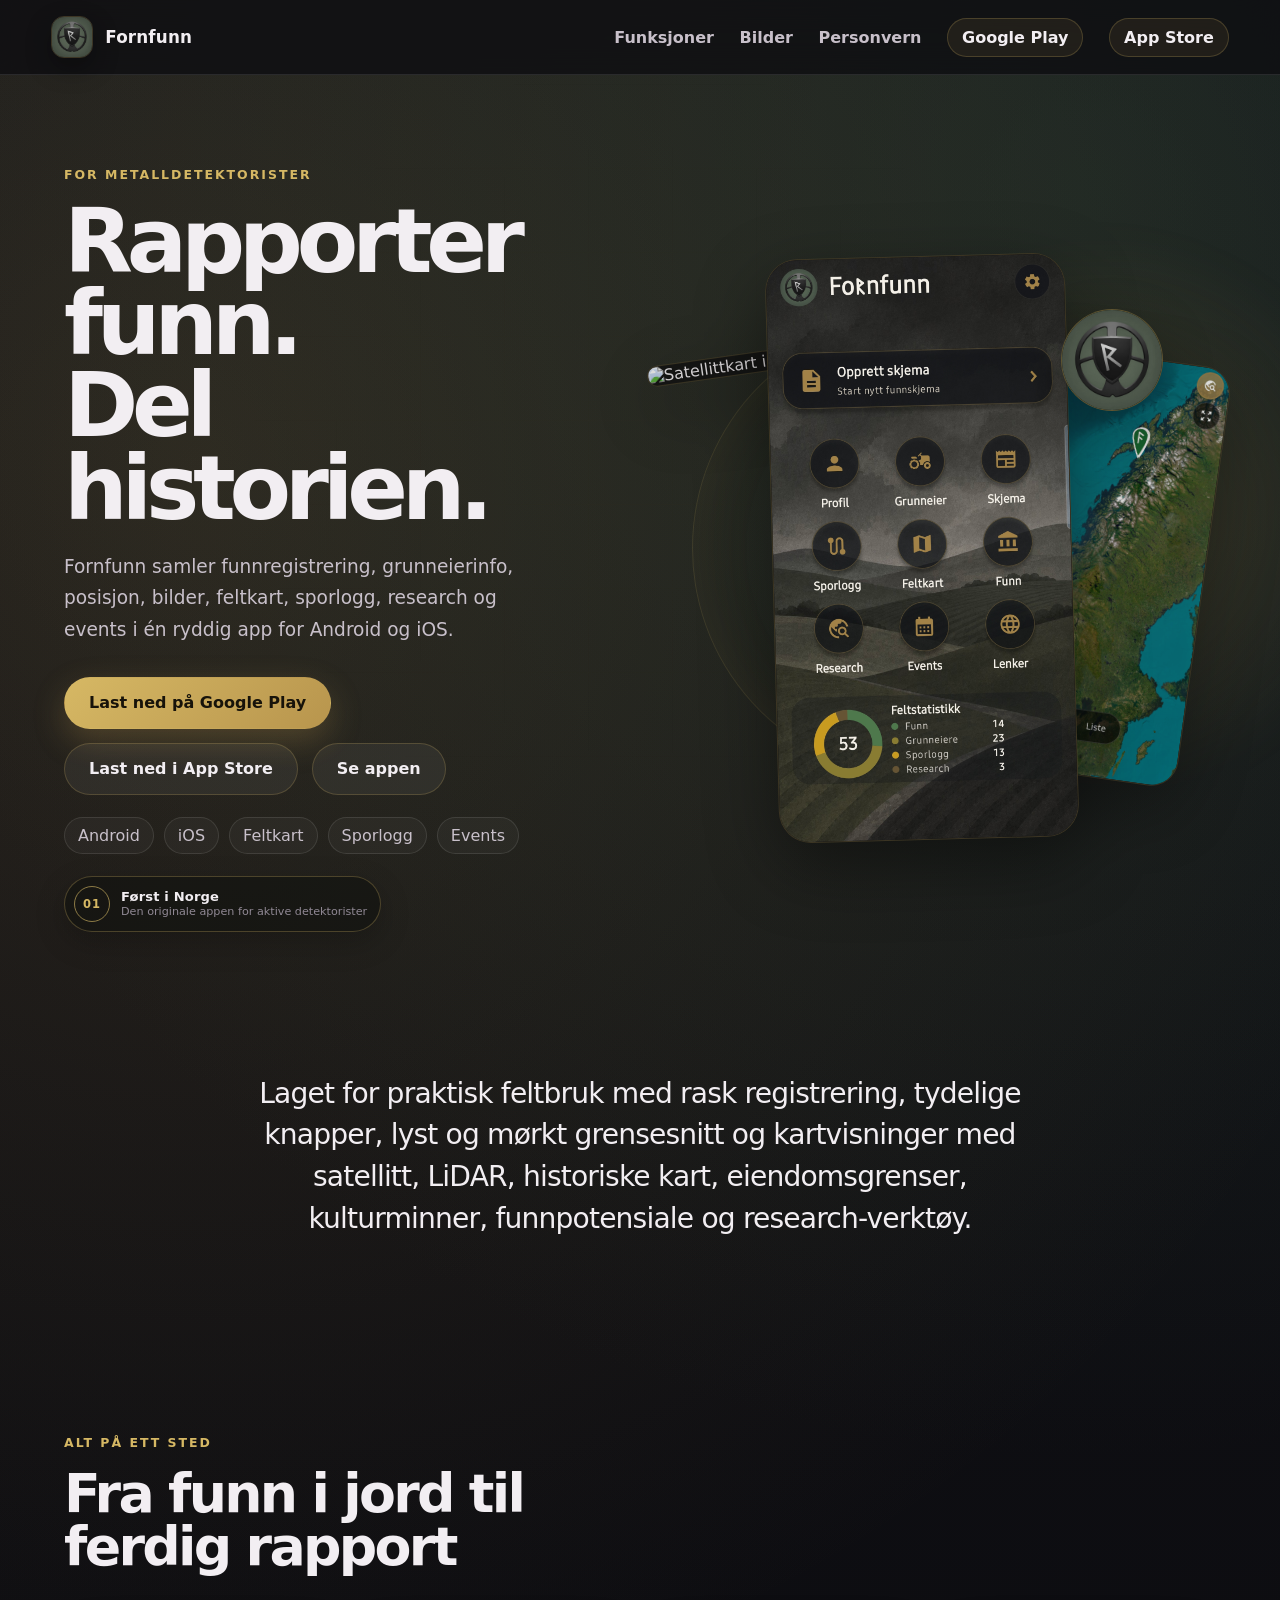
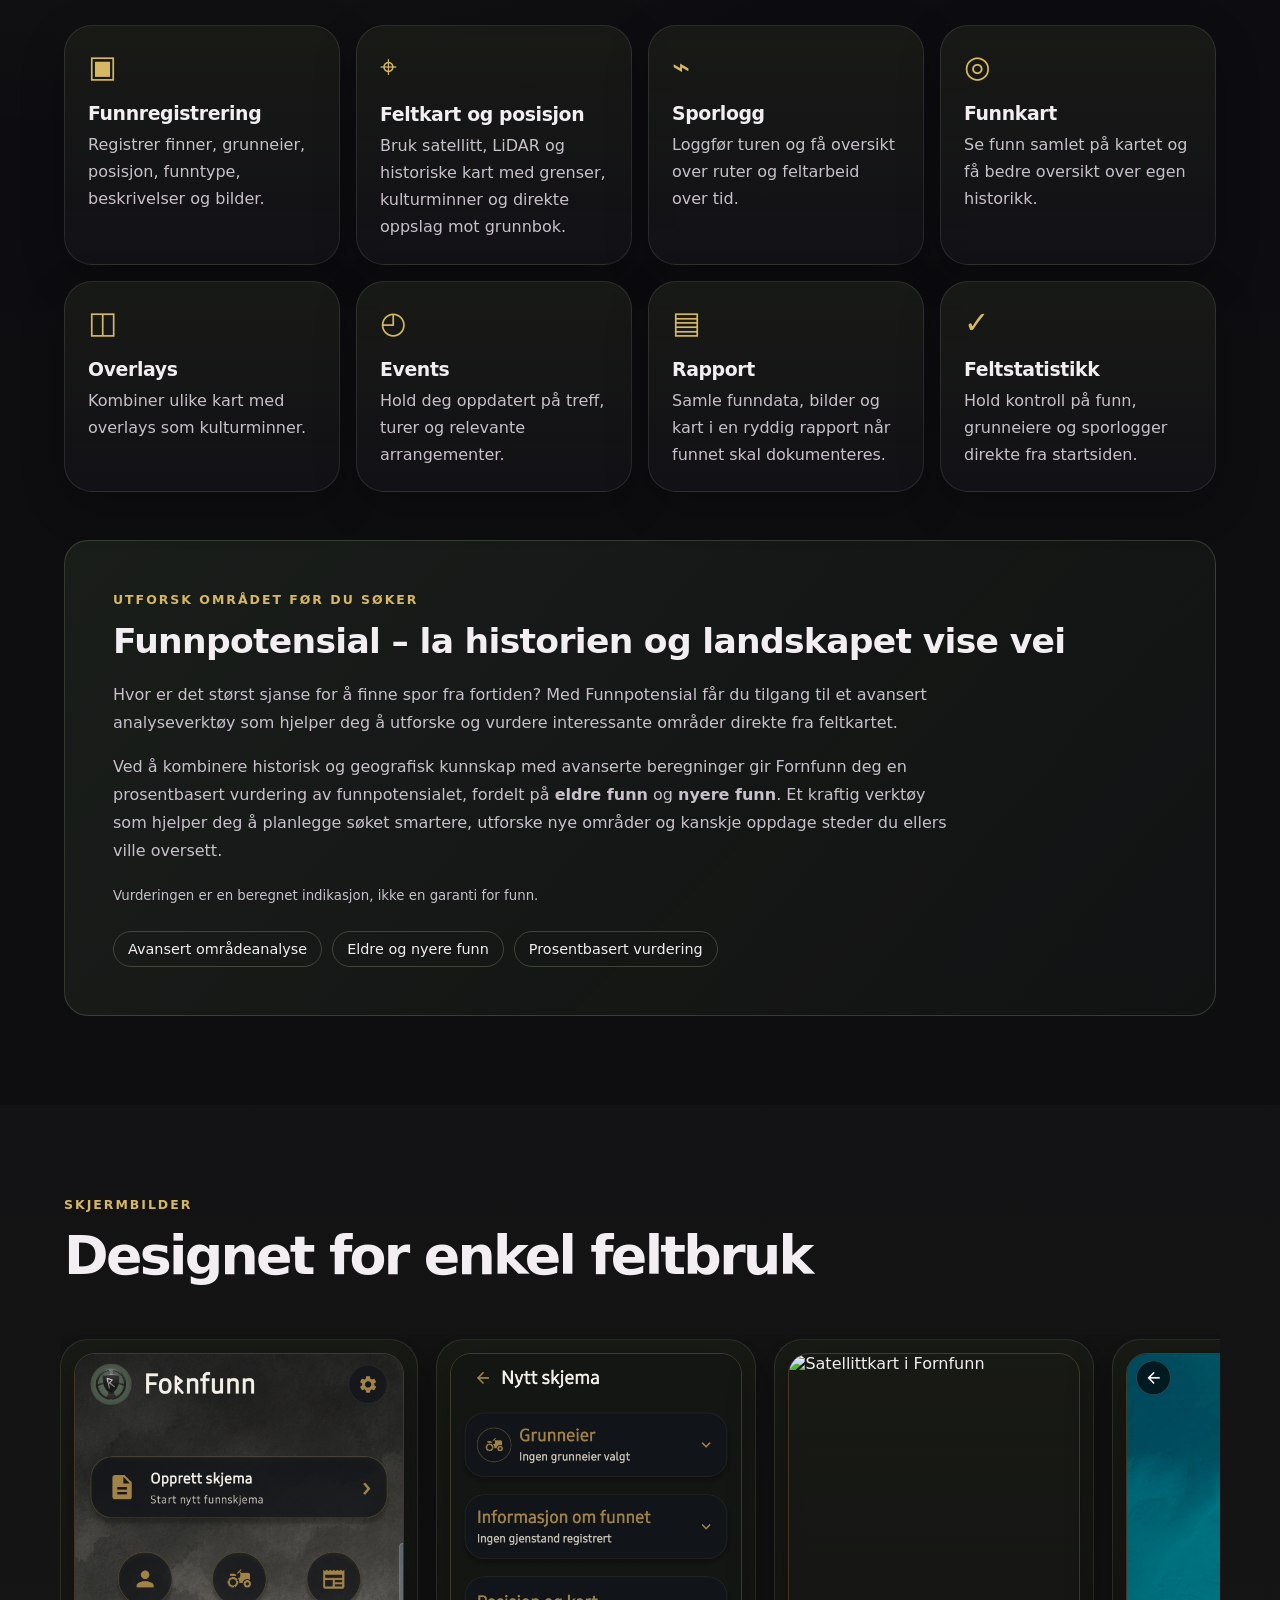
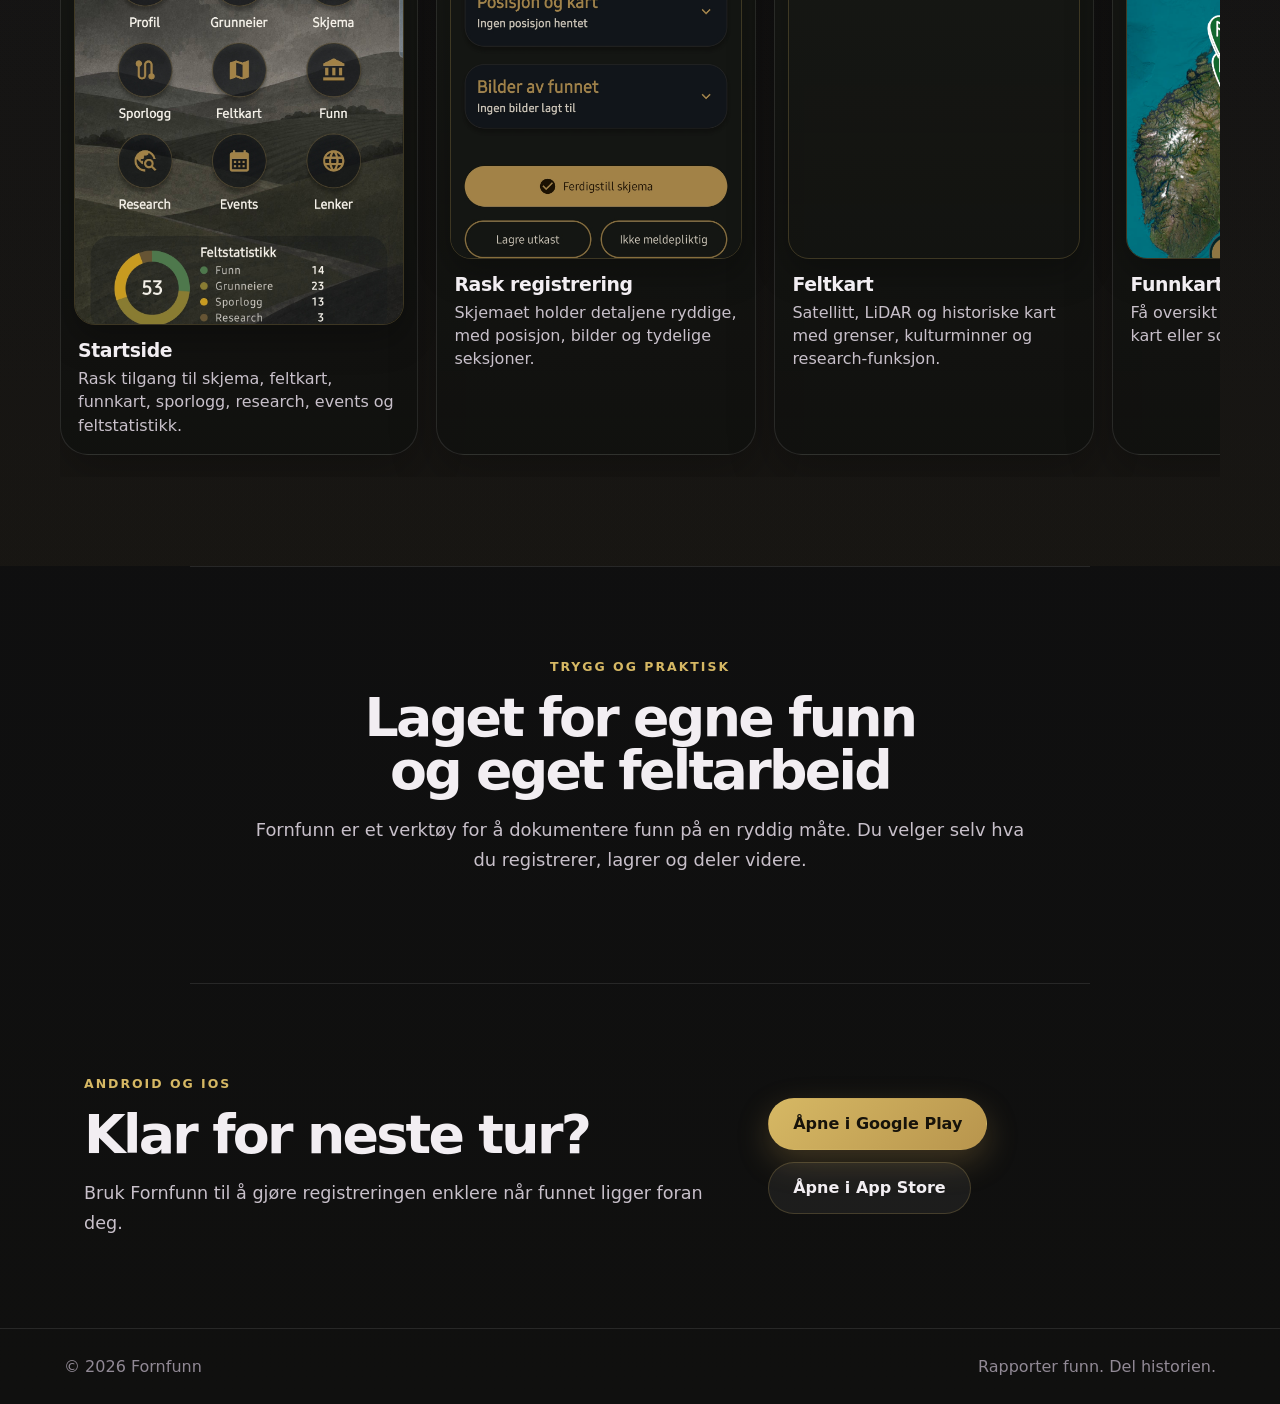
==== index.html @ 553156cd "Modify app description and intro text Updated app description and intro section to include 'funnpote" ====
<!doctype html>
<html lang="no">
<head>
  <meta charset="utf-8" />
  <meta name="viewport" content="width=device-width, initial-scale=1" />

  <title>Fornfunn – App for metallsøking og funnregistrering</title>

  <meta
    name="description"
    content="Fornfunn er en app for Android og iOS for metallsøking, funnregistrering, grunneierinformasjon, feltkart, sporlogg, funnpotensiale og dokumentasjon av arkeologiske funn."
  />

  <meta
    name="keywords"
    content="Fornfunn, metallsøking, metalldetektering, metalldetektor, funnregistrering, funnskjema, feltkart, sporlogg, arkeologiske funn"
  />

  <meta name="author" content="Rune Normann" />
  <meta name="robots" content="index, follow, max-image-preview:large" />

  <link rel="canonical" href="https://fornfunn.no/" />
  <link rel="stylesheet" href="styles.css" />
  <style>
    /* Egen presentasjon av Funnpotensial, uten endringer i eksisterende styles.css */
    .potential-highlight { margin-top: 48px; padding: clamp(24px, 4vw, 48px); border: 1px solid rgba(137, 157, 124, .28); border-radius: 24px; background: linear-gradient(135deg, rgba(110, 140, 90, .13), rgba(110, 140, 90, .035)); }
    .potential-highlight .eyebrow { margin-bottom: 10px; }
    .potential-highlight h3 { margin: 0 0 18px; font-size: clamp(1.55rem, 2.7vw, 2.25rem); line-height: 1.2; }
    .potential-highlight p { max-width: 850px; line-height: 1.75; }
    .potential-points { display: flex; flex-wrap: wrap; gap: 10px; margin-top: 22px; }
    .potential-points span { padding: 9px 14px; border: 1px solid rgba(137, 157, 124, .35); border-radius: 999px; font-size: .9rem; }
    @media (max-width: 600px) { .potential-highlight { margin-top: 28px; border-radius: 18px; } }
  </style>

  <meta property="og:type" content="website" />
  <meta property="og:locale" content="nb_NO" />
  <meta property="og:site_name" content="Fornfunn" />
  <meta property="og:title" content="Fornfunn – Rapporter funn. Del historien." />
  <meta
    property="og:description"
    content="App for Android og iOS med metallsøking, funnregistrering, feltkart, sporlogg og dokumentasjon av funn."
  />
  <meta property="og:url" content="https://fornfunn.no/" />
  <meta
    property="og:image"
    content="https://fornfunn.no/assets/hjem-feltstatistikk.png"
  />
  <meta
    property="og:image:alt"
    content="Startsiden i Fornfunn"
  />

  <script type="application/ld+json">
  {
    "@context": "https://schema.org",
    "@type": "MobileApplication",
    "@id": "https://fornfunn.no/#app",
    "name": "Fornfunn",
    "alternateName": "Fornfunn – Rapporter funn. Del historien.",
    "description": "Fornfunn er en app for Android og iOS for metallsøking, funnregistrering, grunneierinformasjon, feltkart, sporlogg, funnpotensiale og dokumentasjon av arkeologiske funn.",
    "url": "https://fornfunn.no/",
    "mainEntityOfPage": "https://fornfunn.no/",
    "operatingSystem": ["Android", "iOS"],
    "applicationCategory": "UtilitiesApplication",
    "applicationSubCategory": "Feltverktøy for metallsøking og funnregistrering",
    "inLanguage": "nb-NO",
    "countriesSupported": "NO",
    "isAccessibleForFree": true,
    "downloadUrl": ["https://play.google.com/store/apps/details?id=com.normannknot.fornfunn", "https://apps.apple.com/no/app/fornfunn/id6820731464?l=nb"],
    "installUrl": ["https://play.google.com/store/apps/details?id=com.normannknot.fornfunn", "https://apps.apple.com/no/app/fornfunn/id6820731464?l=nb"],
    "image": "https://fornfunn.no/assets/homescreen_icon.png",
    "screenshot": [
      "https://fornfunn.no/assets/hjem-feltstatistikk.png",
      "https://fornfunn.no/assets/fornfunnskjema.png",
      "https://fornfunn.no/assets/feltkart-satellitt.png",
      "https://fornfunn.no/assets/funnkart-norge.png",
      "https://fornfunn.no/assets/potensial.png"
    ],
    "featureList": [
      "Registrering og dokumentasjon av funn",
      "Automatisk generering av funnskjema",
      "Lagring av grunneierinformasjon",
      "Feltkart med satellittkart og LiDAR",
      "Historiske kart og eiendomsgrenser",
      "Visning av registrerte kulturminner",
      "Sporlogging under feltarbeid",
      "Funnkart og feltstatistikk",
      "Lagring av bilder og posisjoner",
      "Funnpotensial med områdeanalyse av historiske og geografiske forhold"
    ],
    "offers": {
  "@type": "Offer",
  "price": "0",
  "priceCurrency": "NOK",
  "availability": "https://schema.org/InStock",
  "url": "https://play.google.com/store/apps/details?id=com.normannknot.fornfunn"
},
"aggregateRating": {
  "@type": "AggregateRating",
  "ratingValue": "5.0",
  "ratingCount": "6",
  "bestRating": "5",
  "worstRating": "1"
},
"author": {
  "@type": "Person",
  "name": "Rune Normann"
},
"publisher": {
  "@type": "Organization",
  "name": "Normann Knot",
  "url": "https://fornfunn.no/"
}
}
</script>
</head>
<body>
  <header class="site-header" id="top">
    <a class="brand" href="#top" aria-label="Til toppen">
      <img src="assets/homescreen_icon.png" alt="Fornfunn appikon" />
      <span>Fornfunn</span>
    </a>

    <nav class="nav" aria-label="Hovedmeny">
      <a href="#funksjoner">Funksjoner</a>
      <a href="#bilder">Bilder</a>
      <a href="#personvern">Personvern</a>
      <a class="nav-play" href="https://play.google.com/store/apps/details?id=com.normannknot.fornfunn" target="_blank" rel="noopener">Google Play</a>
      <a class="nav-play" href="https://apps.apple.com/no/app/fornfunn/id6820731464?l=nb" target="_blank" rel="noopener">App Store</a>
    </nav>
  </header>

  <main>
    <section class="hero section-pad">
      <div class="hero-glow"></div>

      <div class="hero-copy">
        <p class="eyebrow">For metalldetektorister</p>
        <h1>Rapporter funn.<br />Del historien.</h1>

        <p class="lead">
          Fornfunn samler funnregistrering, grunneierinfo, posisjon, bilder,
          feltkart, sporlogg, research og events i én ryddig app for Android og iOS.
        </p>

        <div class="hero-actions">
          <a class="button primary" href="https://play.google.com/store/apps/details?id=com.normannknot.fornfunn" target="_blank" rel="noopener">Last ned på Google Play</a>
          <a class="button secondary" href="https://apps.apple.com/no/app/fornfunn/id6820731464?l=nb" target="_blank" rel="noopener">Last ned i App Store</a>
          <a class="button secondary" href="#bilder">Se appen</a>
        </div>

        <div class="mini-facts" aria-label="Nøkkelpunkter">
          <span>Android</span>
          <span>iOS</span>
          <span>Feltkart</span>
          <span>Sporlogg</span>
          <span>Events</span>
        </div>

        <div class="original-badge" aria-label="Den første og originale appen for aktive detektorister i Norge">
          <span class="badge-ring">01</span>
          <span class="badge-copy">
            <strong>Først i Norge</strong>
            <small>Den originale appen for aktive detektorister</small>
          </span>
        </div>
      </div>

      <div class="hero-visual" aria-label="Skjermbilder fra Fornfunn">
        <div class="preview-orbit preview-left">
          <img src="assets/feltkart-satellitt.png" alt="Satellittkart i Fornfunn" />
        </div>

        <div class="preview-main">
          <img src="assets/hjem-feltstatistikk.png" alt="Startsiden i Fornfunn" />
        </div>

        <div class="preview-orbit preview-right">
          <img src="assets/funnkart-norge.png" alt="Funnkart i Fornfunn" />
        </div>

        <div class="preview-logo">
          <img src="assets/homescreen_icon.png" alt="" />
        </div>
      </div>
    </section>

    <section class="intro section-pad narrow">
      <p>
        Laget for praktisk feltbruk med rask registrering, tydelige knapper,
        lyst og mørkt grensesnitt og kartvisninger med satellitt, LiDAR,
        historiske kart, eiendomsgrenser, kulturminner, funnpotensiale og research-verktøy.
      </p>
    </section>

    <section class="features section-pad" id="funksjoner">
      <div class="section-title">
        <p class="eyebrow">Alt på ett sted</p>
        <h2>Fra funn i jord til ferdig rapport</h2>
      </div>

      <div class="feature-grid">
        <article class="feature-card">
          <span class="icon">▣</span>
          <h3>Funnregistrering</h3>
          <p>Registrer finner, grunneier, posisjon, funntype, beskrivelser og bilder.</p>
        </article>

        <article class="feature-card">
          <span class="icon">⌖</span>
          <h3>Feltkart og posisjon</h3>
          <p>Bruk satellitt, LiDAR og historiske kart med grenser, kulturminner og direkte oppslag mot grunnbok.</p>
        </article>

        <article class="feature-card">
          <span class="icon">⌁</span>
          <h3>Sporlogg</h3>
          <p>Loggfør turen og få oversikt over ruter og feltarbeid over tid.</p>
        </article>

        <article class="feature-card">
          <span class="icon">◎</span>
          <h3>Funnkart</h3>
          <p>Se funn samlet på kartet og få bedre oversikt over egen historikk.</p>
        </article>

        <article class="feature-card">
        <span class="icon">◫</span>
        <h3>Overlays</h3>
        <p>Kombiner ulike kart med overlays som kulturminner.</p>
        </article>

        <article class="feature-card">
          <span class="icon">◴</span>
          <h3>Events</h3>
          <p>Hold deg oppdatert på treff, turer og relevante arrangementer.</p>
        </article>

        <article class="feature-card">
          <span class="icon">▤</span>
          <h3>Rapport</h3>
          <p>Samle funndata, bilder og kart i en ryddig rapport når funnet skal dokumenteres.</p>
        </article>

        <article class="feature-card">
          <span class="icon">✓</span>
          <h3>Feltstatistikk</h3>
          <p>Hold kontroll på funn, grunneiere og sporlogger direkte fra startsiden.</p>
        </article>
      </div>

     <article class="potential-highlight" aria-labelledby="potential-heading">
  <p class="eyebrow">Utforsk området før du søker</p>
  <h3 id="potential-heading">Funnpotensial – la historien og landskapet vise vei</h3>

  <p>
    Hvor er det størst sjanse for å finne spor fra fortiden?
    Med Funnpotensial får du tilgang til et avansert analyseverktøy
    som hjelper deg å utforske og vurdere interessante områder
    direkte fra feltkartet.
  </p>

  <p>
    Ved å kombinere historisk og geografisk kunnskap med avanserte
    beregninger gir Fornfunn deg en prosentbasert vurdering av
    funnpotensialet, fordelt på <strong>eldre funn</strong> og
    <strong>nyere funn</strong>. Et kraftig verktøy som hjelper deg
    å planlegge søket smartere, utforske nye områder og kanskje
    oppdage steder du ellers ville oversett.
  </p>

  <p>
    <small>
      Vurderingen er en beregnet indikasjon, ikke en garanti for funn.
    </small>
  </p>

  <div class="potential-points" aria-label="Hovedegenskaper">
    <span>Avansert områdeanalyse</span>
    <span>Eldre og nyere funn</span>
    <span>Prosentbasert vurdering</span>
  </div>
</article>
    </section>

    <section class="showcase section-pad" id="bilder">
      <div class="section-title">
        <p class="eyebrow">Skjermbilder</p>
        <h2>Designet for enkel feltbruk</h2>
      </div>

      <div class="screenshot-carousel" aria-label="Skjermbilder fra Fornfunn">
        <article class="screenshot-card home-card">
          <img src="assets/hjem-feltstatistikk.png" alt="Startsiden i Fornfunn med feltstatistikk" />
          <div>
            <h3>Startside</h3>
            <p>Rask tilgang til skjema, feltkart, funnkart, sporlogg, research, events og feltstatistikk.</p>
          </div>
        </article>

        <article class="screenshot-card">
          <img src="assets/fornfunnskjema.png" alt="Registreringsskjema i Fornfunn" />
          <div>
            <h3>Rask registrering</h3>
            <p>Skjemaet holder detaljene ryddige, med posisjon, bilder og tydelige seksjoner.</p>
          </div>
        </article>

        <article class="screenshot-card">
          <img src="assets/feltkart-satellitt.png" alt="Satellittkart i Fornfunn" />
          <div>
            <h3>Feltkart</h3>
            <p>Satellitt, LiDAR og historiske kart med grenser, kulturminner og research-funksjon.</p>
          </div>
        </article>

        <article class="screenshot-card">
          <img src="assets/funnkart-norge.png" alt="Funnkart med markører i Norge" />
          <div>
            <h3>Funnkart</h3>
            <p>Få oversikt over funnene dine på kart eller som liste.</p>
          </div>
        </article>

        <article class="screenshot-card">
          <img src="assets/meldinger.png" alt="Meldinger og deling av funnposisjon" />
          <div>
            <h3>Kombiner</h3>
            <p>Kombiner ulike kart med ulike overlays.</p>
          </div>
        </article>

        <article class="screenshot-card">
          <img src="assets/potensial.png" alt="Funnpotensial i Fornfunn med områdeanalyse for eldre og nyere funn" loading="lazy" />
          <div>
            <h3>Funnpotensial</h3>
            <p>Utforsk områdets potensial for eldre og nyere funn basert på historiske og geografiske forhold.</p>
          </div>
        </article>
      </div>
    </section>

    <section class="privacy section-pad narrow" id="personvern">
      <p class="eyebrow">Trygg og praktisk</p>
      <h2>Laget for egne funn og eget feltarbeid</h2>
      <p>
        Fornfunn er et verktøy for å dokumentere funn på en ryddig måte.
        Du velger selv hva du registrerer, lagrer og deler videre.
      </p>
    </section>

    <section class="cta section-pad">
      <div>
        <p class="eyebrow">Android og iOS</p>
        <h2>Klar for neste tur?</h2>
        <p>Bruk Fornfunn til å gjøre registreringen enklere når funnet ligger foran deg.</p>
      </div>

      <div style="display: flex; flex-wrap: wrap; gap: 12px;">
        <a class="button primary" href="https://play.google.com/store/apps/details?id=com.normannknot.fornfunn" target="_blank" rel="noopener">Åpne i Google Play</a>
        <a class="button secondary" href="https://apps.apple.com/no/app/fornfunn/id6820731464?l=nb" target="_blank" rel="noopener">Åpne i App Store</a>
      </div>
    </section>
  </main>

  <footer class="footer">
    <span>© 2026 Fornfunn</span>
    <span>Rapporter funn. Del historien.</span>
  </footer>
</body>
</html>
---- styles.css ----
:root {
  --bg: #0d0d11;
  --bg-soft: #121611;
  --card: rgba(20, 22, 18, 0.80);
  --card-strong: rgba(25, 27, 22, 0.94);
  --text: #f2eef2;
  --muted: #c8c0ca;
  --muted-2: #918995;
  --gold: #b8954d;
  --gold-light: #d6b864;
  --gold-dark: #775525;
  --green: #24352c;
  --green-soft: #1a241d;
  --line: rgba(214, 184, 100, 0.22);
  --white-line: rgba(255, 255, 255, 0.10);
  --shadow: 0 24px 70px rgba(0, 0, 0, 0.42);
  --radius: 28px;
  color-scheme: dark;
}

* { box-sizing: border-box; }

html { scroll-behavior: smooth; }

body {
  margin: 0;
  font-family: Inter, ui-sans-serif, system-ui, -apple-system, BlinkMacSystemFont, "Segoe UI", sans-serif;
  background:
    radial-gradient(circle at 15% 10%, rgba(184, 149, 77, 0.16), transparent 30%),
    radial-gradient(circle at 85% 4%, rgba(36, 53, 44, 0.55), transparent 28%),
    linear-gradient(180deg, #121318 0%, #0d0d11 36%, #10100f 100%);
  color: var(--text);
}

body::before {
  content: "";
  position: fixed;
  inset: 0;
  pointer-events: none;
  opacity: 0.18;
  background-image:
    linear-gradient(rgba(214, 184, 100, 0.06) 1px, transparent 1px),
    linear-gradient(90deg, rgba(214, 184, 100, 0.045) 1px, transparent 1px);
  background-size: 84px 84px;
  mask-image: radial-gradient(circle at center, black, transparent 78%);
}

img { display: block; max-width: 100%; }
a { color: inherit; text-decoration: none; }

.site-header {
  position: sticky;
  top: 0;
  z-index: 20;
  display: flex;
  align-items: center;
  justify-content: space-between;
  gap: 24px;
  padding: 16px clamp(18px, 4vw, 72px);
  background: rgba(13, 13, 17, 0.78);
  border-bottom: 1px solid var(--white-line);
  backdrop-filter: blur(18px);
}

.brand {
  display: inline-flex;
  align-items: center;
  gap: 12px;
  font-weight: 800;
  letter-spacing: 0.01em;
}

.brand img {
  width: 42px;
  height: 42px;
  object-fit: cover;
  border-radius: 13px;
  border: 1px solid var(--line);
  box-shadow: 0 10px 26px rgba(0, 0, 0, 0.32);
}

.brand span { font-size: 1.05rem; }

.nav {
  display: flex;
  align-items: center;
  gap: clamp(12px, 2vw, 28px);
  color: var(--muted);
  font-weight: 650;
}

.nav a:hover { color: var(--gold-light); }

.nav-play {
  padding: 9px 14px;
  border: 1px solid var(--line);
  border-radius: 999px;
  background: rgba(184, 149, 77, 0.10);
  color: var(--text);
}

.nav-play:hover { background: rgba(184, 149, 77, 0.18); }

.section-pad {
  padding: clamp(54px, 7vw, 96px) clamp(18px, 5vw, 86px);
}

.narrow {
  max-width: 900px;
  margin: 0 auto;
}

.hero {
  position: relative;
  min-height: min(820px, calc(100svh - 75px));
  display: grid;
  grid-template-columns: minmax(0, 0.92fr) minmax(420px, 1.08fr);
  align-items: center;
  gap: clamp(34px, 5vw, 80px);
  overflow: hidden;
}

.hero-copy {
  position: relative;
  z-index: 2;
  max-width: 680px;
}

.eyebrow {
  margin: 0 0 14px;
  color: var(--gold-light);
  font-weight: 800;
  letter-spacing: 0.16em;
  text-transform: uppercase;
  font-size: 0.78rem;
}

h1, h2, h3, p { margin-top: 0; }

h1 {
  margin-bottom: 22px;
  font-size: clamp(3.25rem, 7vw, 7rem);
  line-height: 0.92;
  letter-spacing: -0.07em;
  text-wrap: balance;
}

h2 {
  margin-bottom: 18px;
  font-size: clamp(2.1rem, 4.2vw, 4.2rem);
  line-height: 0.98;
  letter-spacing: -0.05em;
  text-wrap: balance;
}

h3 {
  margin-bottom: 8px;
  font-size: 1.18rem;
  letter-spacing: -0.02em;
}

p {
  color: var(--muted);
  line-height: 1.68;
}

.lead {
  max-width: 610px;
  font-size: clamp(1.08rem, 1.45vw, 1.3rem);
}

.hero-actions {
  display: flex;
  flex-wrap: wrap;
  gap: 14px;
  margin: 32px 0 22px;
}

.button {
  display: inline-flex;
  align-items: center;
  justify-content: center;
  min-height: 52px;
  padding: 0 24px;
  border-radius: 999px;
  font-weight: 800;
  border: 1px solid transparent;
  transition: transform 0.2s ease, border-color 0.2s ease, background 0.2s ease;
}

.button:hover { transform: translateY(-2px); }

.primary {
  background: linear-gradient(135deg, var(--gold-light), var(--gold));
  color: #17130a;
  box-shadow: 0 12px 32px rgba(184, 149, 77, 0.28);
}

.secondary {
  background: rgba(255, 255, 255, 0.055);
  border-color: var(--line);
  color: var(--text);
}

.mini-facts {
  display: flex;
  flex-wrap: wrap;
  gap: 10px;
}

.mini-facts span {
  padding: 8px 13px;
  border: 1px solid var(--white-line);
  border-radius: 999px;
  color: var(--muted);
  background: rgba(255, 255, 255, 0.035);
}

.original-badge {
  display: inline-flex;
  align-items: center;
  gap: 11px;
  margin-top: 22px;
  padding: 9px 13px 9px 9px;
  border: 1px solid rgba(214, 184, 100, 0.28);
  border-radius: 999px;
  background: rgba(17, 18, 15, 0.62);
  box-shadow: 0 10px 30px rgba(0, 0, 0, 0.22);
}

.badge-ring {
  display: grid;
  place-items: center;
  width: 36px;
  height: 36px;
  flex: 0 0 36px;
  border: 1px solid rgba(214, 184, 100, 0.62);
  border-radius: 50%;
  color: var(--gold-light);
  font-size: 0.72rem;
  font-weight: 900;
  letter-spacing: 0.08em;
}

.badge-copy {
  display: grid;
  gap: 1px;
}

.badge-copy strong {
  color: var(--text);
  font-size: 0.82rem;
  letter-spacing: 0.01em;
}

.badge-copy small {
  color: var(--muted-2);
  font-size: 0.7rem;
}

.hero-visual {
  position: relative;
  min-height: clamp(470px, 48vw, 660px);
  display: grid;
  place-items: center;
  isolation: isolate;
}

.hero-visual::before {
  content: "";
  position: absolute;
  width: 78%;
  aspect-ratio: 1;
  border: 1px solid rgba(214, 184, 100, 0.14);
  border-radius: 50%;
  background:
    radial-gradient(circle, rgba(184, 149, 77, 0.19), rgba(36, 53, 44, 0.12) 45%, transparent 70%);
  box-shadow: inset 0 0 70px rgba(214, 184, 100, 0.06);
  z-index: -2;
}

.preview-main,
.preview-orbit {
  position: absolute;
  overflow: hidden;
  border: 1px solid var(--line);
  background: #111;
  box-shadow: var(--shadow);
}

.preview-main {
  width: clamp(210px, 24vw, 300px);
  border-radius: 32px;
  transform: rotate(-1.5deg);
  z-index: 3;
}

.preview-main img,
.preview-orbit img {
  width: 100%;
  height: 100%;
  object-fit: cover;
  object-position: top;
}

.preview-orbit {
  width: clamp(150px, 17vw, 220px);
  border-radius: 27px;
  opacity: 0.84;
  z-index: 1;
}

.preview-left {
  left: 3%;
  top: 18%;
  transform: rotate(-8deg);
}

.preview-right {
  right: 2%;
  bottom: 13%;
  transform: rotate(8deg);
}

.preview-logo {
  position: absolute;
  right: 9%;
  top: 11%;
  width: clamp(72px, 8vw, 108px);
  aspect-ratio: 1;
  overflow: hidden;
  border-radius: 50%;
  border: 1px solid rgba(214, 184, 100, 0.38);
  background: #151611;
  box-shadow: 0 20px 50px rgba(0, 0, 0, 0.34);
  z-index: 4;
}

.preview-logo img {
  width: 100%;
  height: 100%;
  object-fit: cover;
}

.hero-glow {
  position: absolute;
  right: -10vw;
  top: 15vh;
  width: 48vw;
  height: 48vw;
  background: radial-gradient(circle, rgba(184, 149, 77, 0.20), transparent 66%);
  filter: blur(16px);
}

.intro {
  padding-top: clamp(28px, 4vw, 54px);
  padding-bottom: clamp(46px, 6vw, 76px);
}

.intro p {
  font-size: clamp(1.25rem, 2.2vw, 2rem);
  line-height: 1.48;
  color: var(--text);
  letter-spacing: -0.03em;
  text-align: center;
}

.section-title {
  max-width: 840px;
  margin-bottom: clamp(28px, 5vw, 52px);
}

.feature-grid {
  display: grid;
  grid-template-columns: repeat(auto-fit, minmax(240px, 1fr));
  gap: 16px;
}

.feature-card {
  min-height: 188px;
  padding: 23px;
  border: 1px solid var(--white-line);
  border-radius: var(--radius);
  background: linear-gradient(180deg, var(--card-strong), rgba(20, 19, 25, 0.72));
  box-shadow: 0 14px 44px rgba(0, 0, 0, 0.24);
  transition: transform 0.2s ease, border-color 0.2s ease;
}

.feature-card:hover {
  transform: translateY(-3px);
  border-color: rgba(214, 184, 100, 0.30);
}

.icon {
  display: block;
  margin-bottom: 18px;
  color: var(--gold-light);
  font-size: 1.9rem;
}

.feature-card p { margin-bottom: 0; }

.showcase {
  background: linear-gradient(180deg, rgba(255, 255, 255, 0.02), rgba(184, 149, 77, 0.05));
}

.screenshot-carousel {
  display: flex;
  flex-direction: row;
  flex-wrap: nowrap;
  gap: 18px;
  overflow-x: auto;
  overflow-y: hidden;
  overscroll-behavior-inline: contain;
  scroll-snap-type: x mandatory;
  -webkit-overflow-scrolling: touch;
  padding: 4px 4px 22px;
  margin-inline: -4px;
  scrollbar-color: rgba(214, 184, 100, 0.58) rgba(255, 255, 255, 0.08);
  scrollbar-width: thin;
}

.screenshot-carousel::-webkit-scrollbar { height: 10px; }

.screenshot-carousel::-webkit-scrollbar-track {
  background: rgba(255, 255, 255, 0.08);
  border-radius: 999px;
}

.screenshot-carousel::-webkit-scrollbar-thumb {
  background: linear-gradient(90deg, var(--gold-dark), var(--gold-light));
  border-radius: 999px;
}

.screenshot-card {
  scroll-snap-align: start;
  flex: 0 0 clamp(250px, 25vw, 330px);
  display: grid;
  grid-template-rows: auto 1fr;
  gap: 14px;
  padding: 13px;
  border: 1px solid var(--white-line);
  border-radius: 28px;
  background: linear-gradient(180deg, rgba(25, 27, 22, 0.88), rgba(15, 16, 14, 0.76));
  box-shadow: 0 18px 46px rgba(0, 0, 0, 0.25);
}

.screenshot-card img {
  width: 100%;
  aspect-ratio: 9 / 15.6;
  object-fit: cover;
  object-position: top;
  border-radius: 21px;
  border: 1px solid var(--line);
  box-shadow: 0 14px 34px rgba(0, 0, 0, 0.28);
}

.screenshot-card div { padding: 0 4px 4px; }
.screenshot-card h3 { margin-bottom: 6px; }
.screenshot-card p { margin-bottom: 0; line-height: 1.45; }
.home-card { flex-basis: clamp(270px, 28vw, 360px); }

.privacy {
  text-align: center;
  border-block: 1px solid var(--white-line);
}

.privacy p:last-child { font-size: 1.12rem; }

.cta {
  display: flex;
  align-items: center;
  justify-content: space-between;
  gap: 30px;
  max-width: 1240px;
  margin: 0 auto;
}

.cta div { max-width: 760px; }
.cta p:last-child { margin-bottom: 0; font-size: 1.1rem; }

.footer {
  display: flex;
  flex-wrap: wrap;
  justify-content: space-between;
  gap: 12px;
  padding: 28px clamp(18px, 5vw, 86px);
  color: var(--muted-2);
  border-top: 1px solid var(--white-line);
}

@media (max-width: 980px) {
  .hero {
    grid-template-columns: 1fr;
    min-height: auto;
  }

  .hero-copy { max-width: 760px; }

  .hero-visual {
    min-height: 620px;
    max-width: 720px;
    width: 100%;
    margin: 0 auto;
  }

  .preview-main { width: min(290px, 40vw); }
  .preview-orbit { width: min(210px, 29vw); }
  .feature-grid { grid-template-columns: repeat(2, minmax(0, 1fr)); }
  .screenshot-card { flex-basis: clamp(240px, 42vw, 310px); }
  .home-card { flex-basis: clamp(260px, 46vw, 340px); }
}

@media (max-width: 680px) {
  .site-header { align-items: flex-start; }
  .nav { display: none; }

  .section-pad {
    padding-inline: 18px;
  }

  h1 {
    font-size: clamp(3rem, 16vw, 5rem);
  }

  .hero {
    padding-top: 54px;
    gap: 18px;
  }

  .hero-visual {
    min-height: 480px;
  }

  .preview-main {
    width: min(230px, 58vw);
    border-radius: 26px;
  }

  .preview-orbit {
    width: min(155px, 38vw);
    border-radius: 22px;
  }

  .preview-left {
    left: -4%;
    top: 18%;
  }

  .preview-right {
    right: -4%;
    bottom: 12%;
  }

  .preview-logo {
    right: 2%;
    top: 7%;
    width: 72px;
  }

  .original-badge {
    max-width: 100%;
  }

  .badge-copy small {
    white-space: normal;
  }

  .feature-grid {
    grid-template-columns: repeat(2, minmax(0, 1fr));
    gap: 10px;
  }

  .feature-card {
    min-height: 0;
    padding: 16px 14px;
    border-radius: 22px;
  }

  .feature-card .icon {
    margin-bottom: 12px;
    font-size: 1.55rem;
  }

  .feature-card h3 {
    margin-bottom: 6px;
    font-size: 1rem;
    line-height: 1.15;
  }

  .feature-card p {
    font-size: 0.86rem;
    line-height: 1.35;
  }

  .screenshot-carousel {
    gap: 12px;
    padding-bottom: 18px;
  }

  .screenshot-card {
    flex-basis: 78vw;
    padding: 10px;
    border-radius: 24px;
  }

  .home-card { flex-basis: 82vw; }
  .screenshot-card img { border-radius: 18px; }
  .screenshot-card h3 { font-size: 1rem; }
  .screenshot-card p { font-size: 0.9rem; line-height: 1.35; }

  .cta {
    align-items: flex-start;
    flex-direction: column;
  }
}
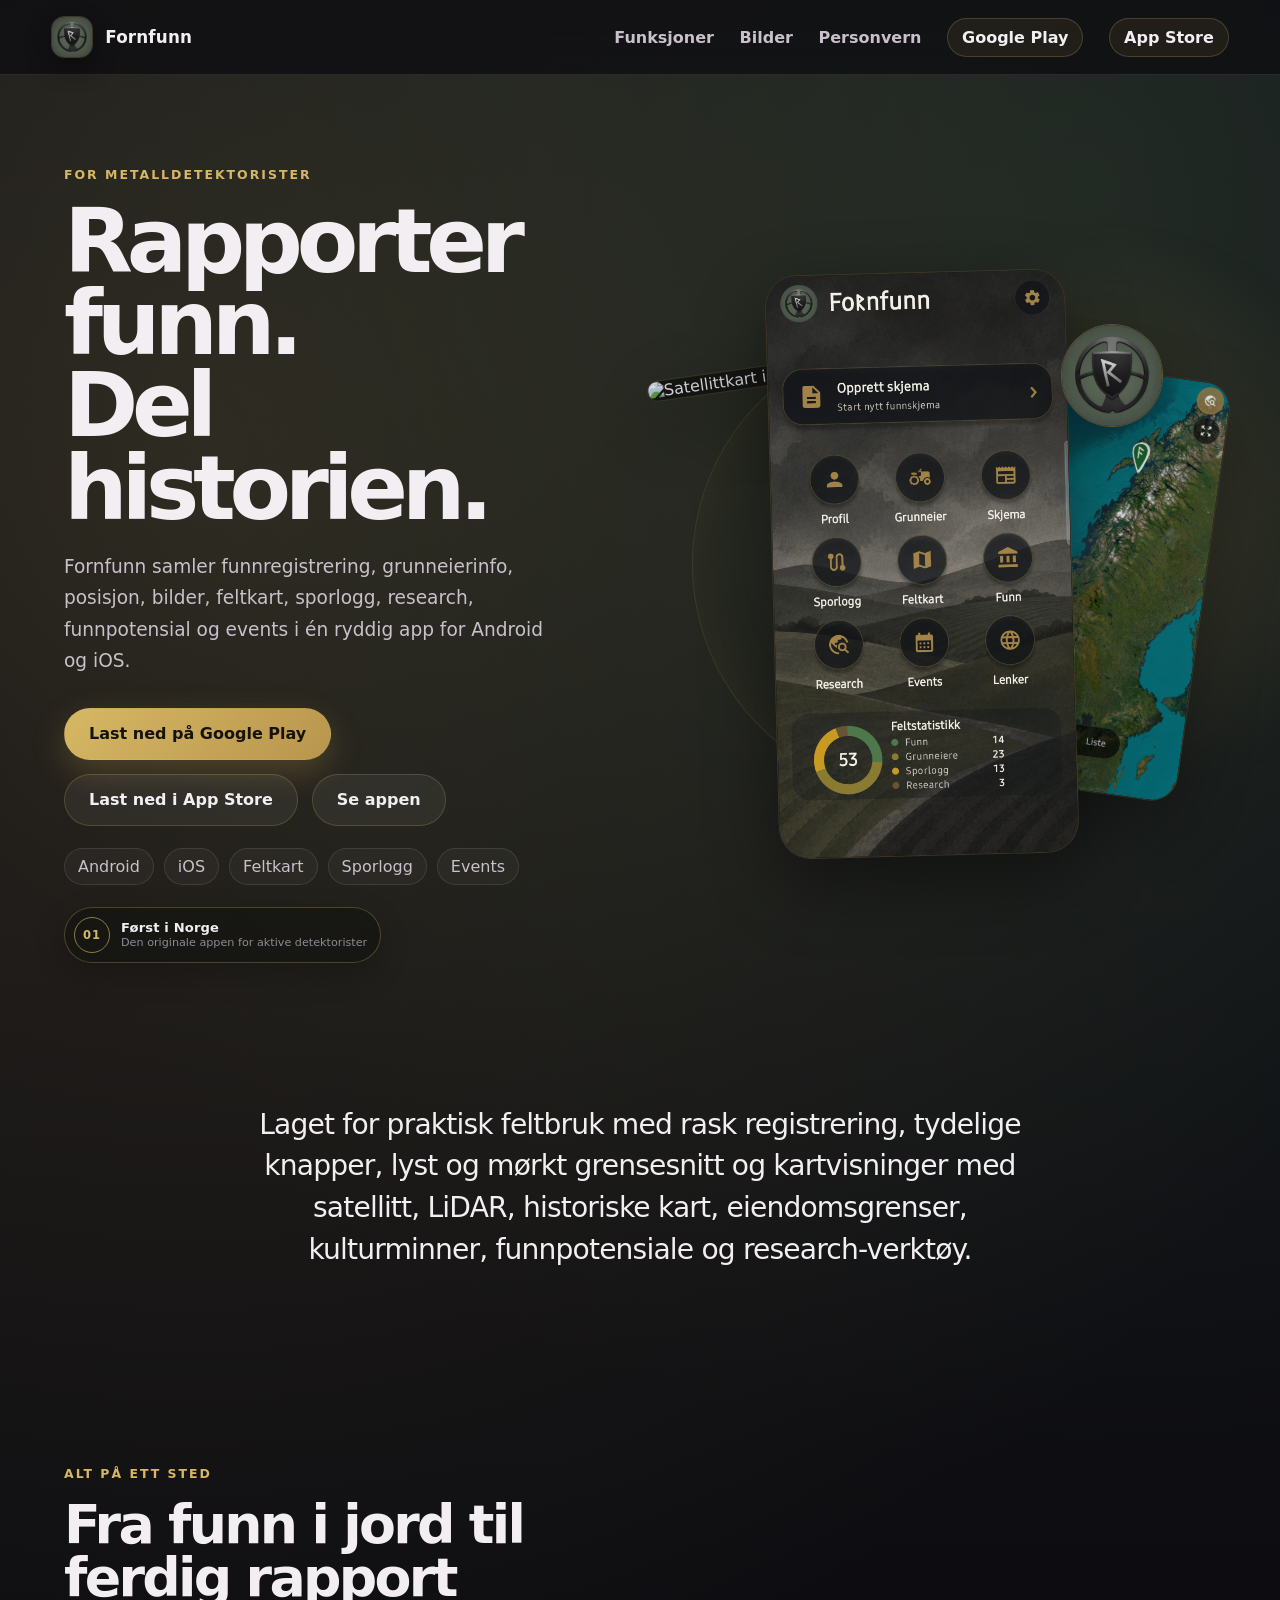
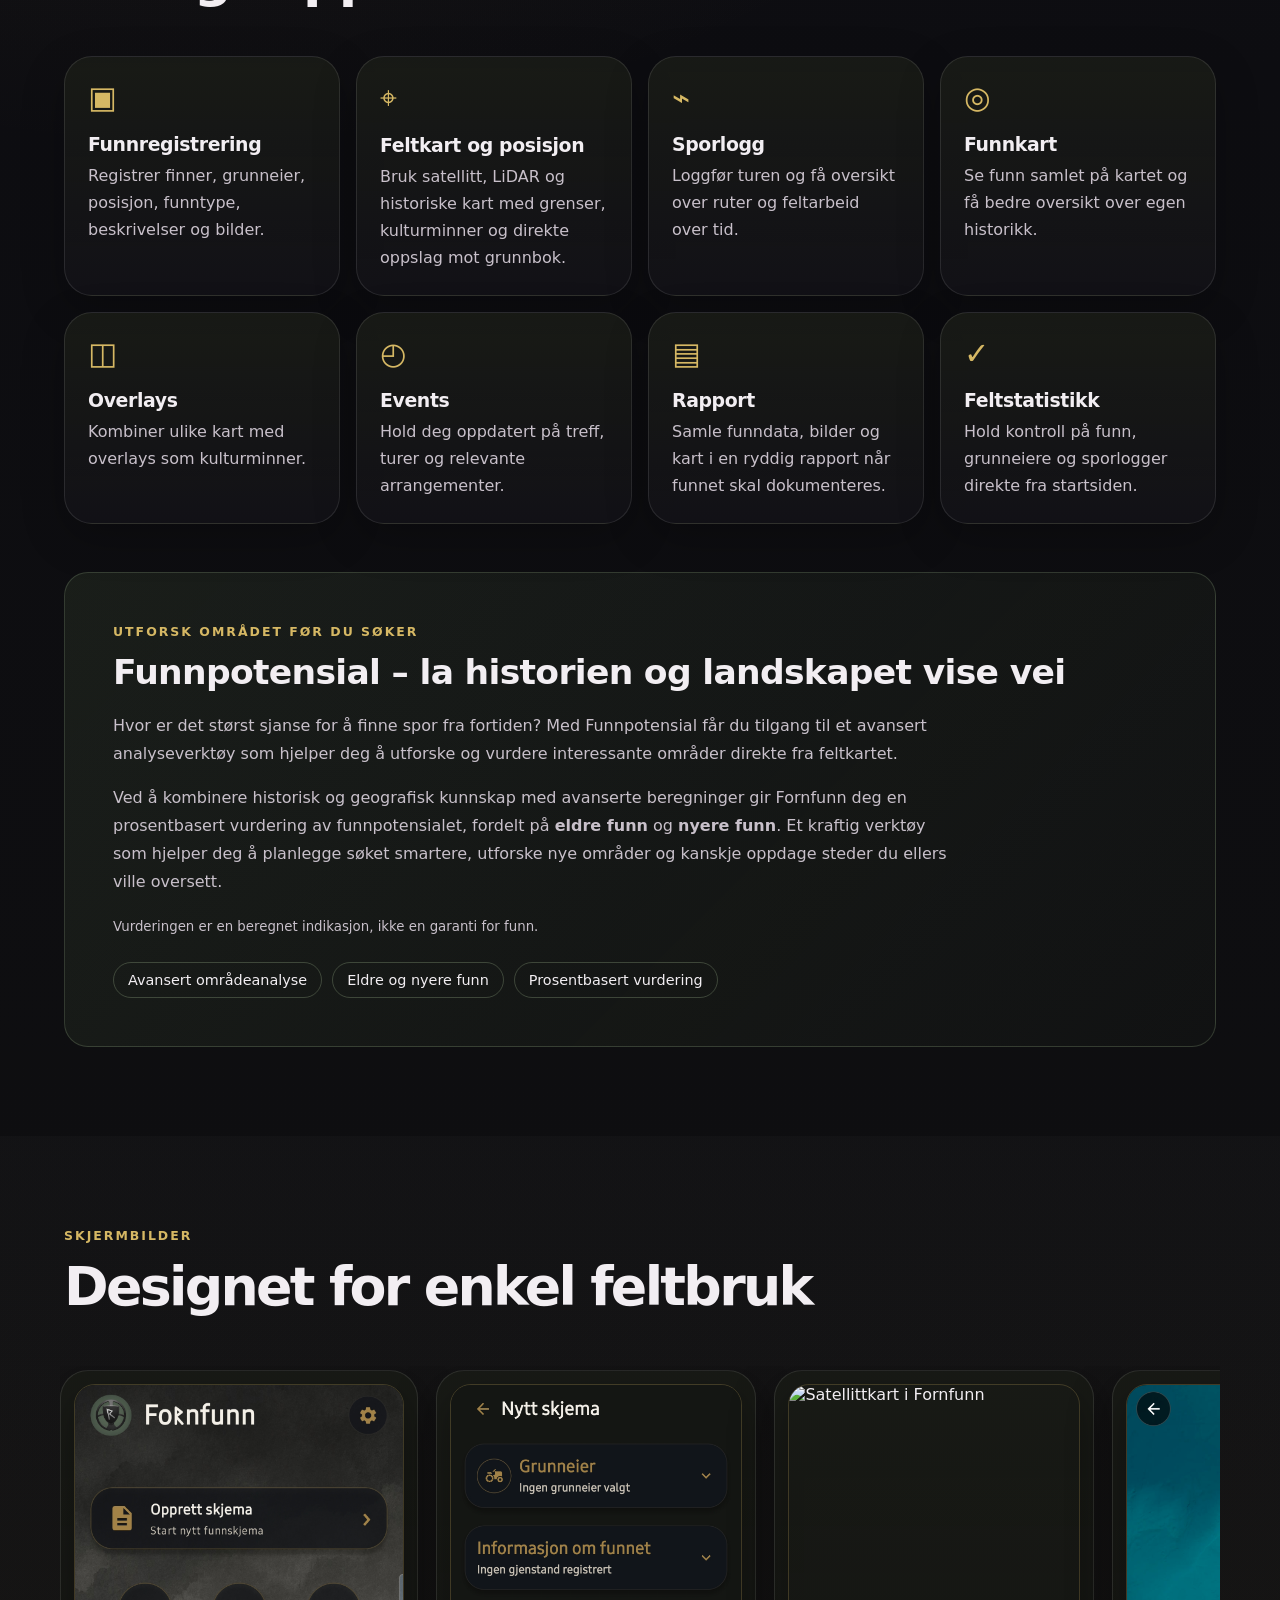
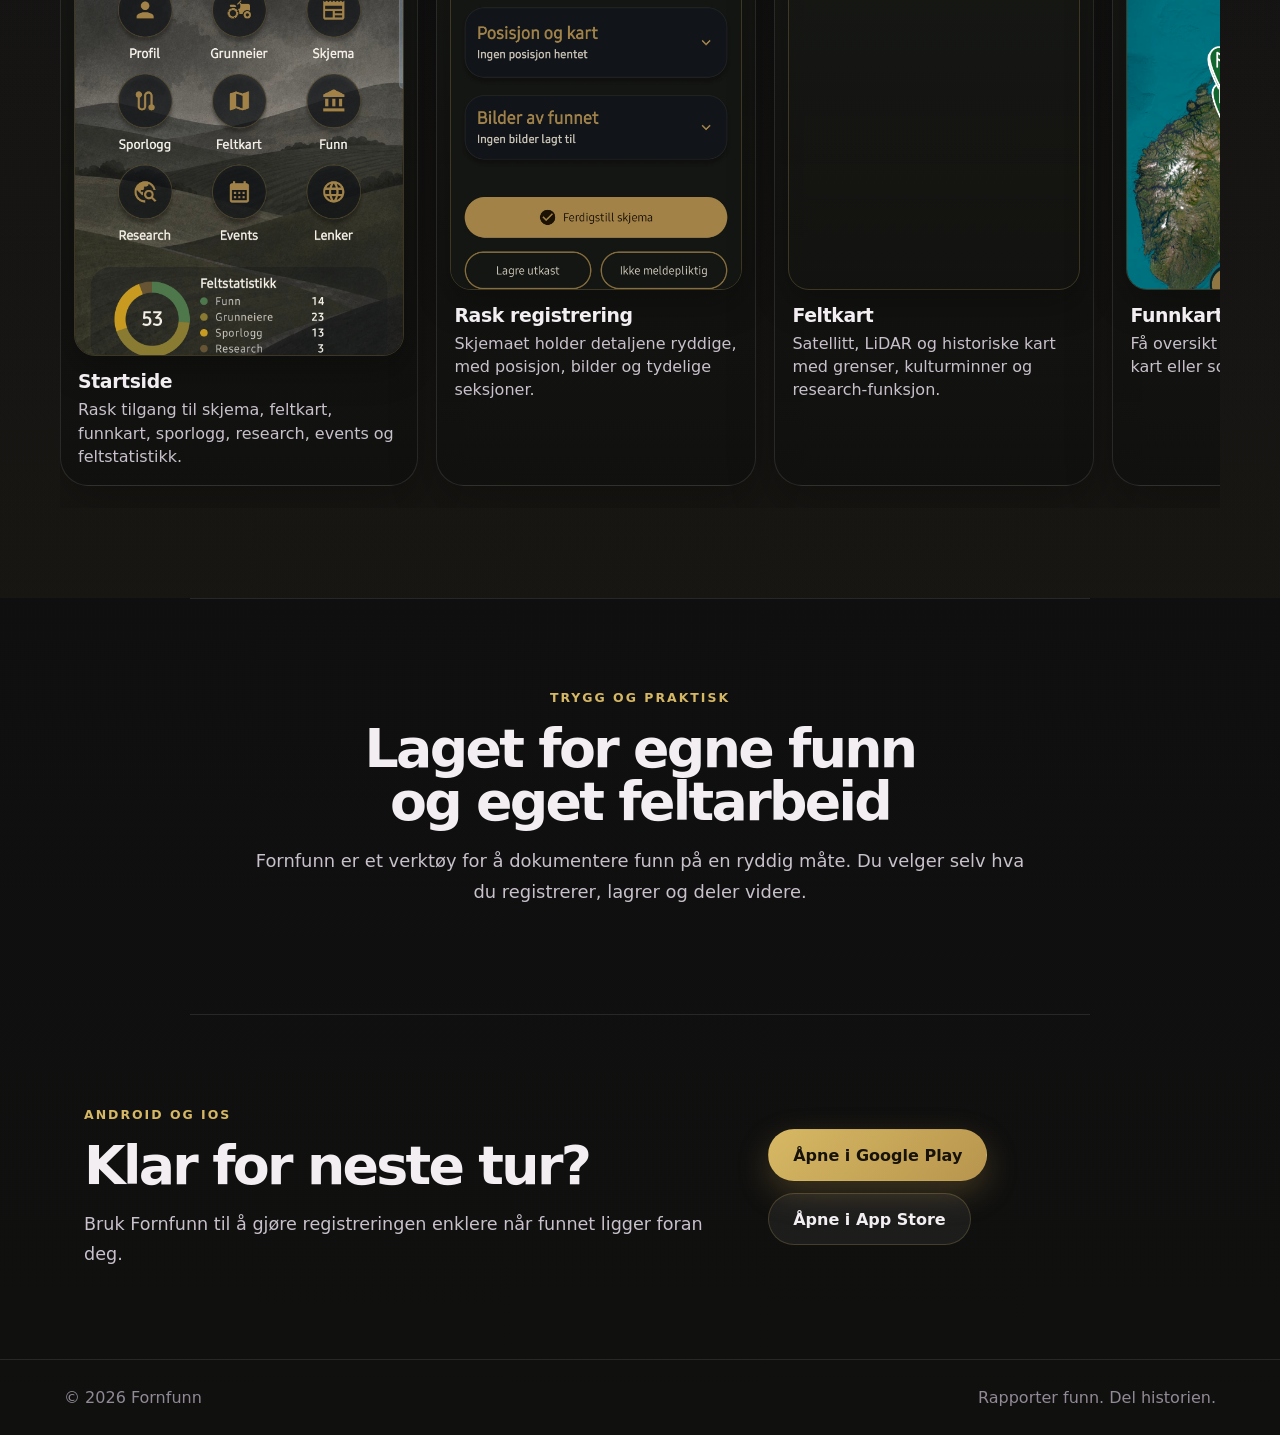
==== commit 2b660ade: "Update app description and keywords in index.html" ====
--- a/index.html
+++ b/index.html
@@ -8,7 +8,7 @@
 
   <meta
     name="description"
-    content="Fornfunn er en app for Android og iOS for metallsøking, funnregistrering, grunneierinformasjon, feltkart, sporlogg, funnpotensiale og dokumentasjon av arkeologiske funn."
+    content="Fornfunn er en app for Android og iOS for metallsøking, funnregistrering, grunneierinformasjon, feltkart, sporlogg, funnpotensial og dokumentasjon av arkeologiske funn."
   />
 
   <meta
@@ -38,7 +38,7 @@
   <meta property="og:title" content="Fornfunn – Rapporter funn. Del historien." />
   <meta
     property="og:description"
-    content="App for Android og iOS med metallsøking, funnregistrering, feltkart, sporlogg og dokumentasjon av funn."
+    content="App for Android og iOS med metallsøking, funnregistrering, feltkart, sporlogg, funnpotensial og dokumentasjon av funn."
   />
   <meta property="og:url" content="https://fornfunn.no/" />
   <meta
@@ -57,7 +57,7 @@
     "@id": "https://fornfunn.no/#app",
     "name": "Fornfunn",
     "alternateName": "Fornfunn – Rapporter funn. Del historien.",
-    "description": "Fornfunn er en app for Android og iOS for metallsøking, funnregistrering, grunneierinformasjon, feltkart, sporlogg, funnpotensiale og dokumentasjon av arkeologiske funn.",
+    "description": "Fornfunn er en app for Android og iOS for metallsøking, funnregistrering, grunneierinformasjon, feltkart, sporlogg, funnpotensial og dokumentasjon av arkeologiske funn.",
     "url": "https://fornfunn.no/",
     "mainEntityOfPage": "https://fornfunn.no/",
     "operatingSystem": ["Android", "iOS"],
@@ -140,7 +140,7 @@
 
         <p class="lead">
           Fornfunn samler funnregistrering, grunneierinfo, posisjon, bilder,
-          feltkart, sporlogg, research og events i én ryddig app for Android og iOS.
+          feltkart, sporlogg, research, funnpotensial og events i én ryddig app for Android og iOS.
         </p>
 
         <div class="hero-actions">
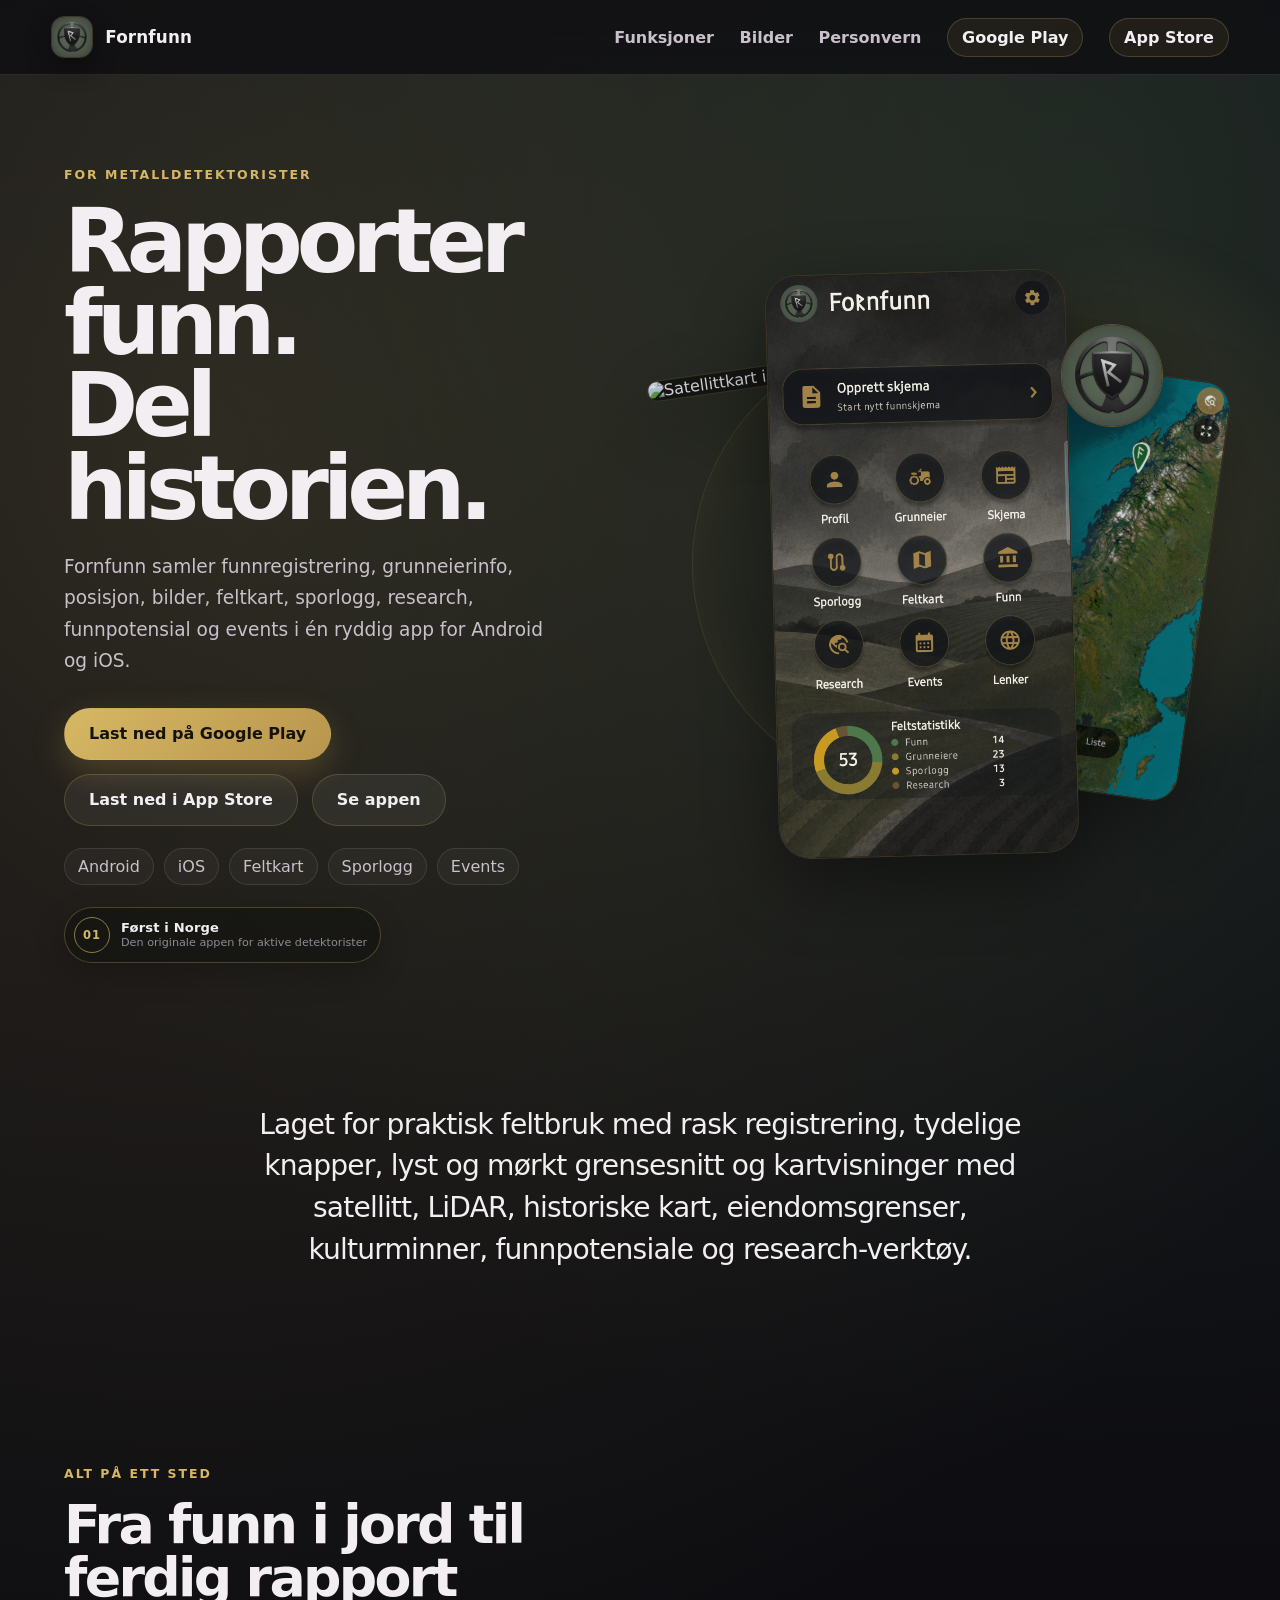
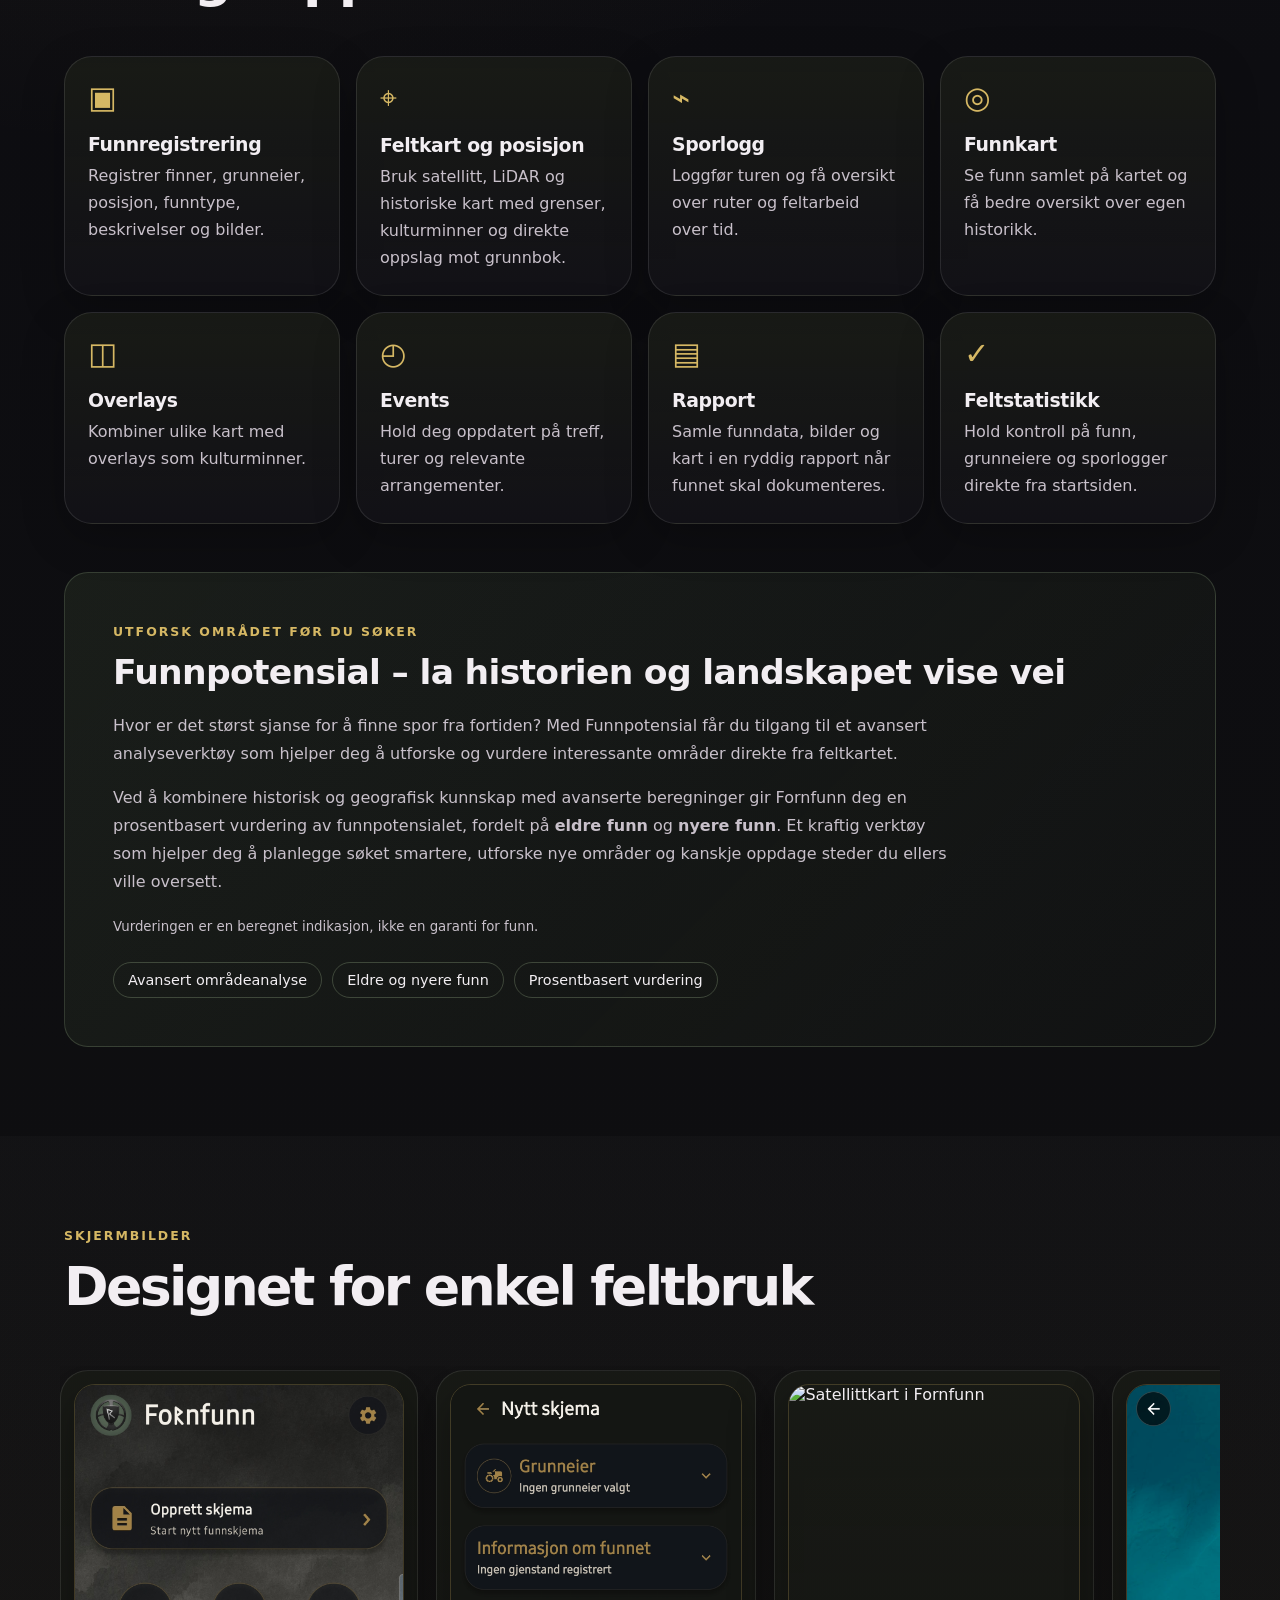
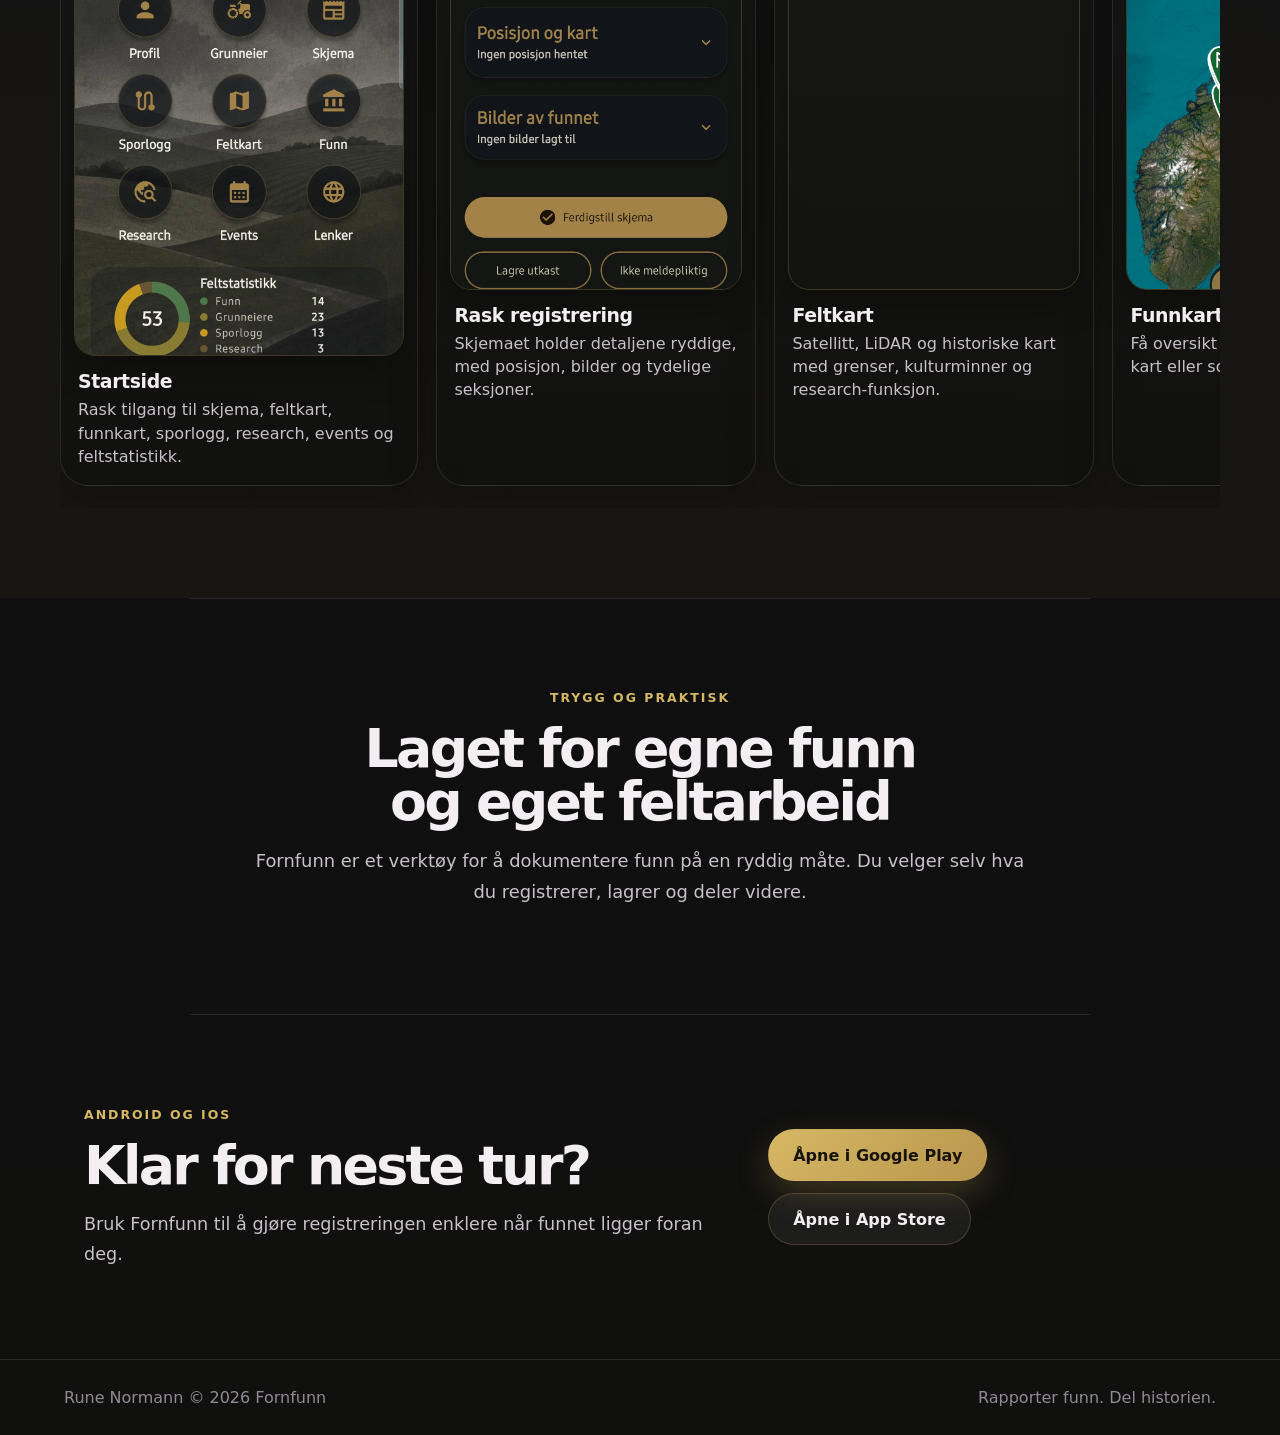
==== commit f46b6dc0: "Update footer copyright name to Rune Normann" ====
--- a/index.html
+++ b/index.html
@@ -364,7 +364,7 @@
   </main>
 
   <footer class="footer">
-    <span>© 2026 Fornfunn</span>
+    <span>Rune Normann © 2026 Fornfunn</span>
     <span>Rapporter funn. Del historien.</span>
   </footer>
 </body>
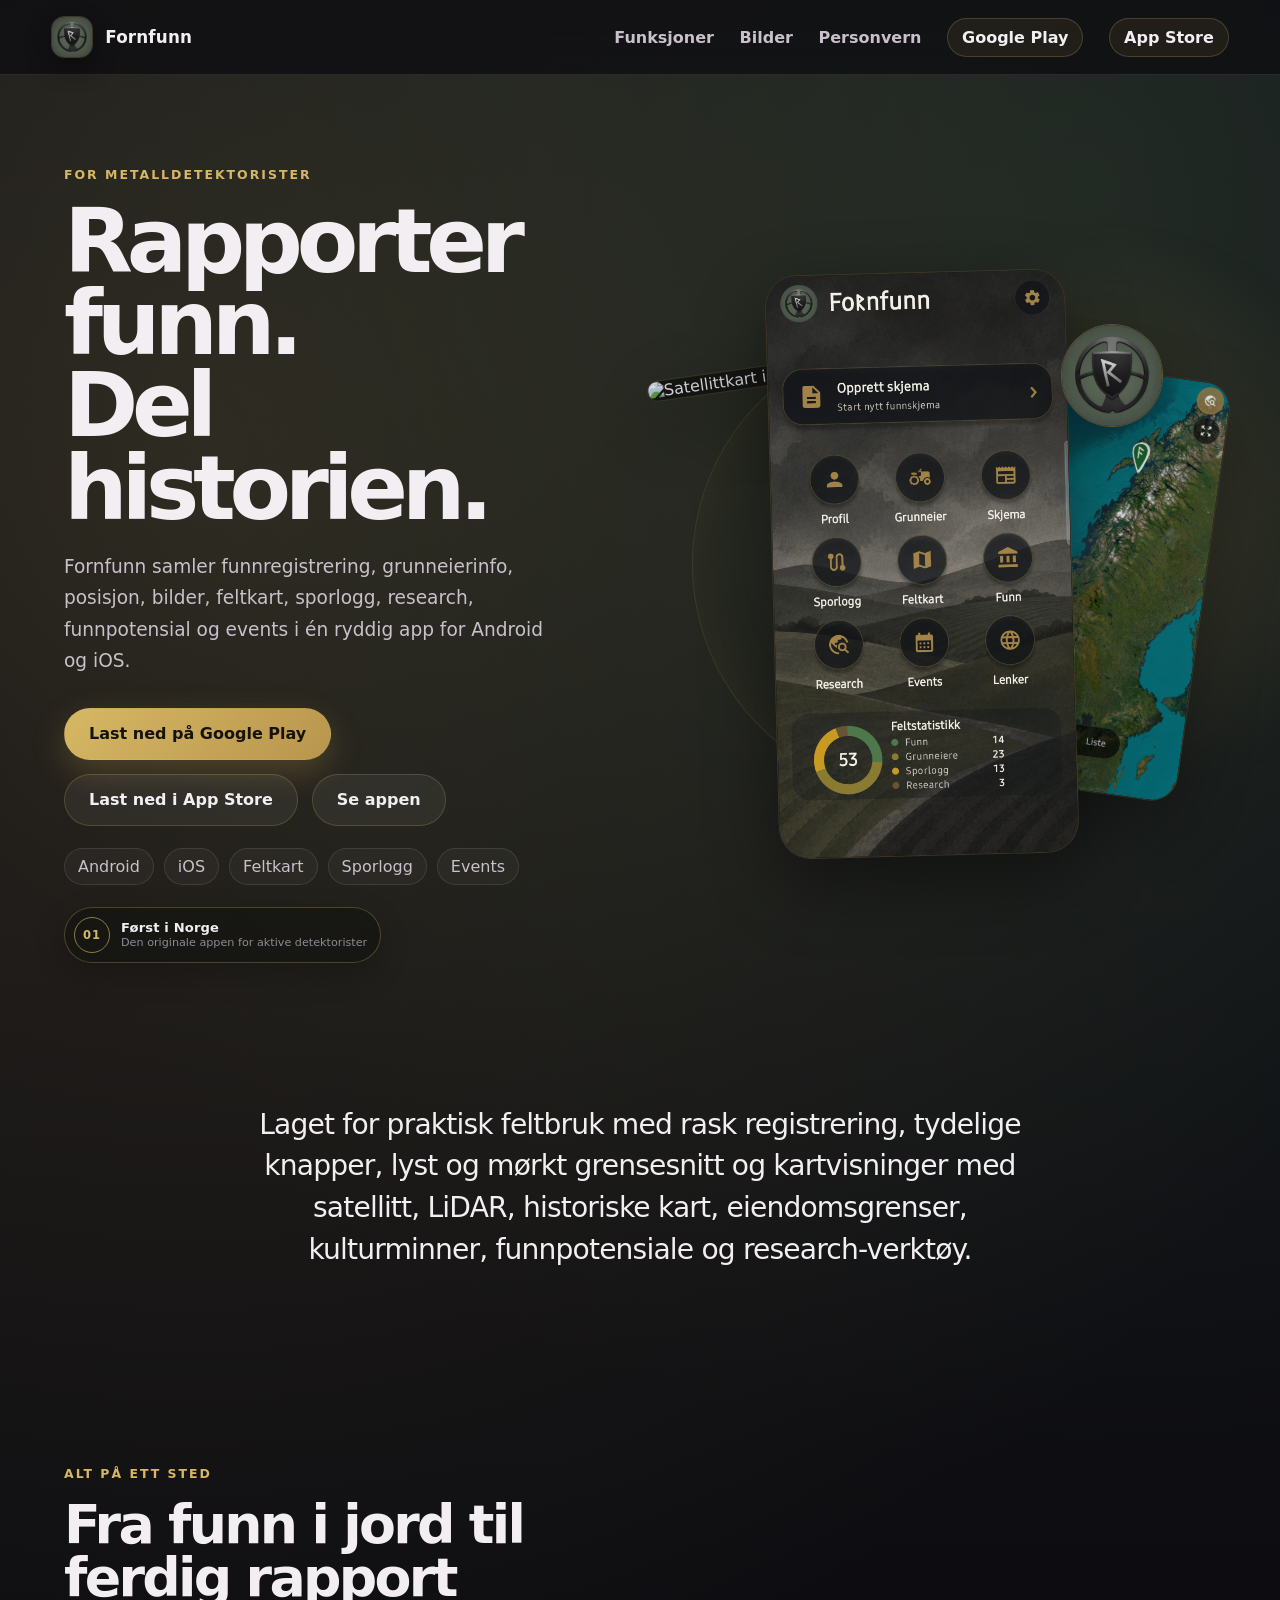
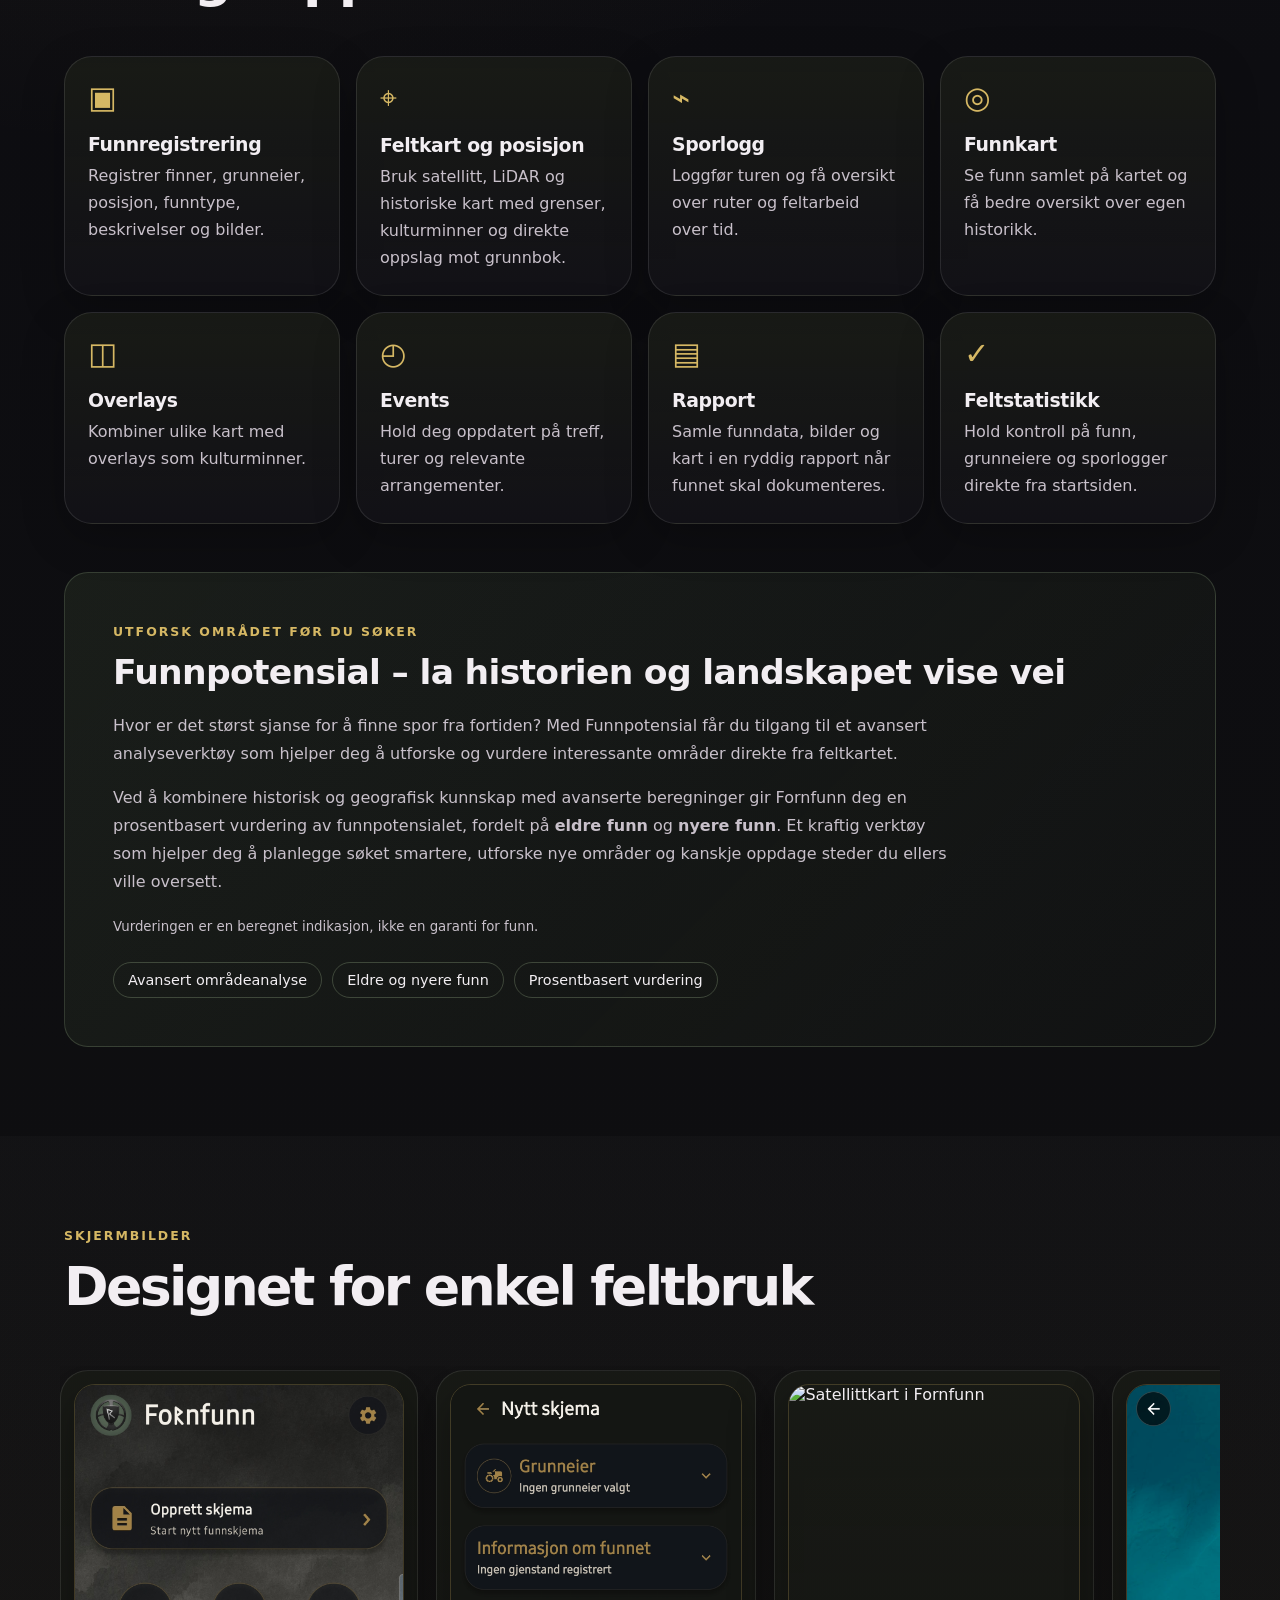
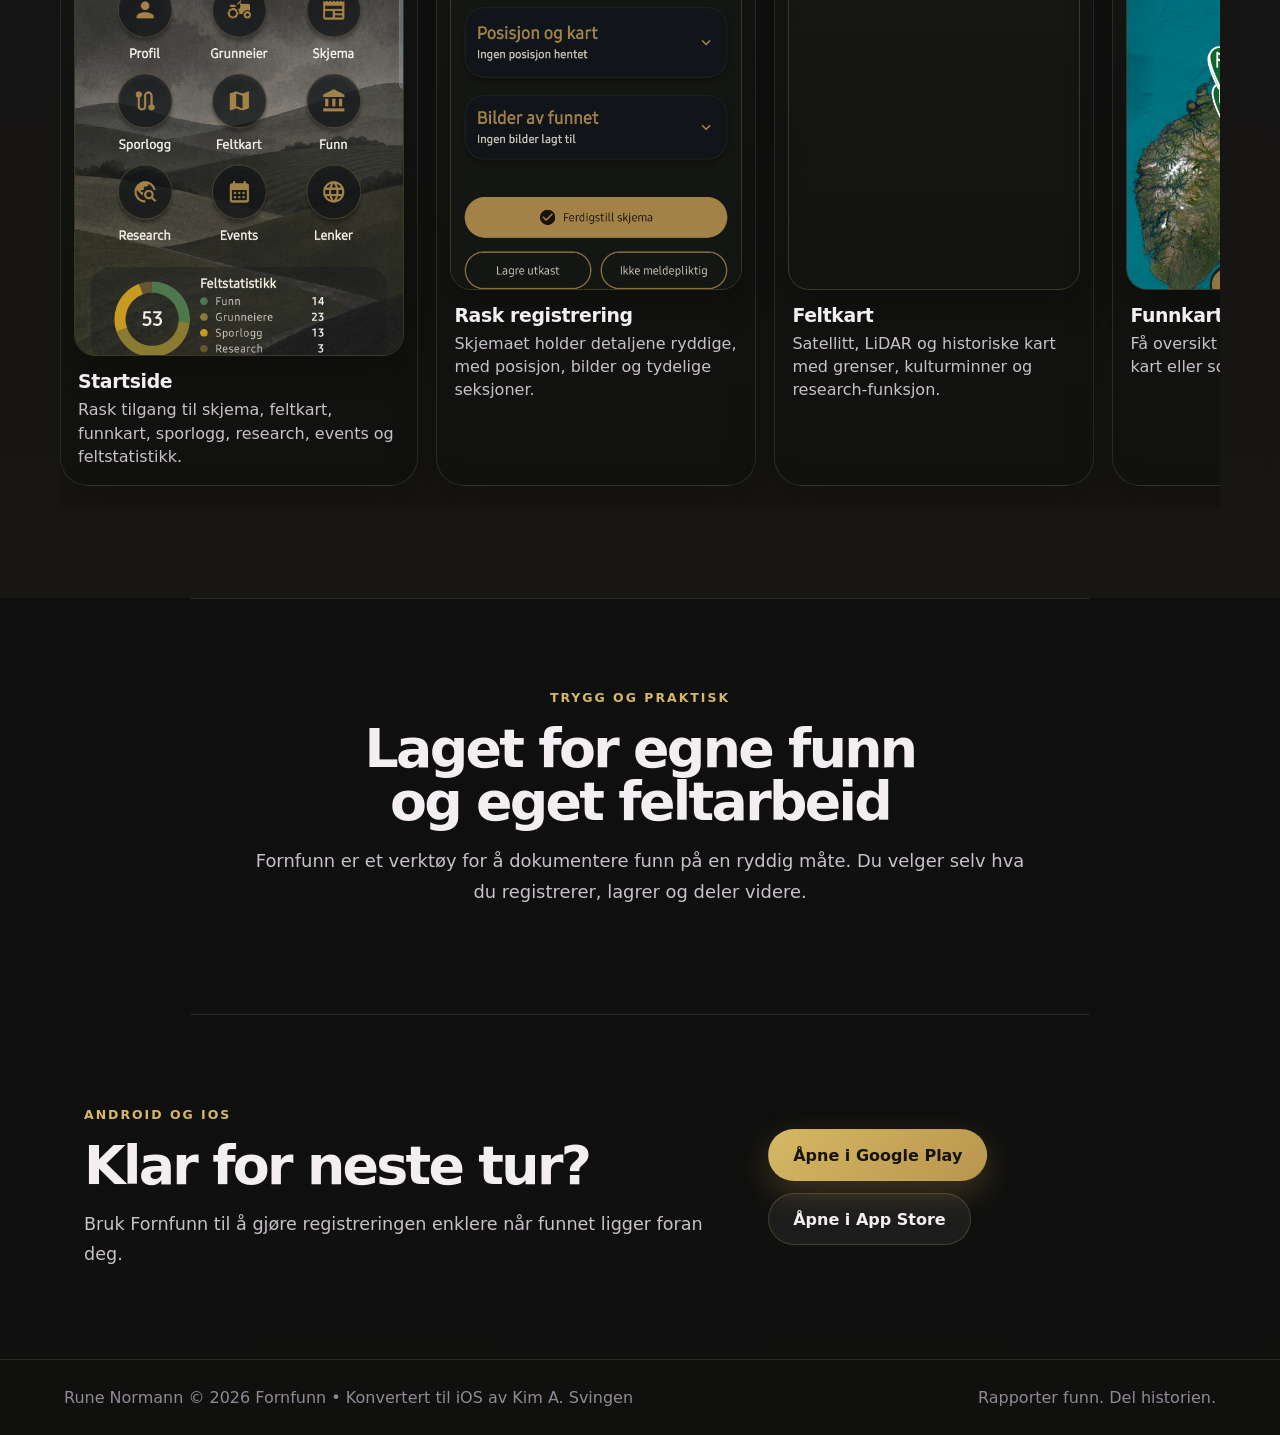
==== commit 55599386: "Update footer with conversion credit" ====
--- a/index.html
+++ b/index.html
@@ -364,7 +364,7 @@
   </main>
 
   <footer class="footer">
-    <span>Rune Normann © 2026 Fornfunn</span>
+    <span>Rune Normann © 2026 Fornfunn  • Konvertert til iOS av Kim A. Svingen</span>
     <span>Rapporter funn. Del historien.</span>
   </footer>
 </body>
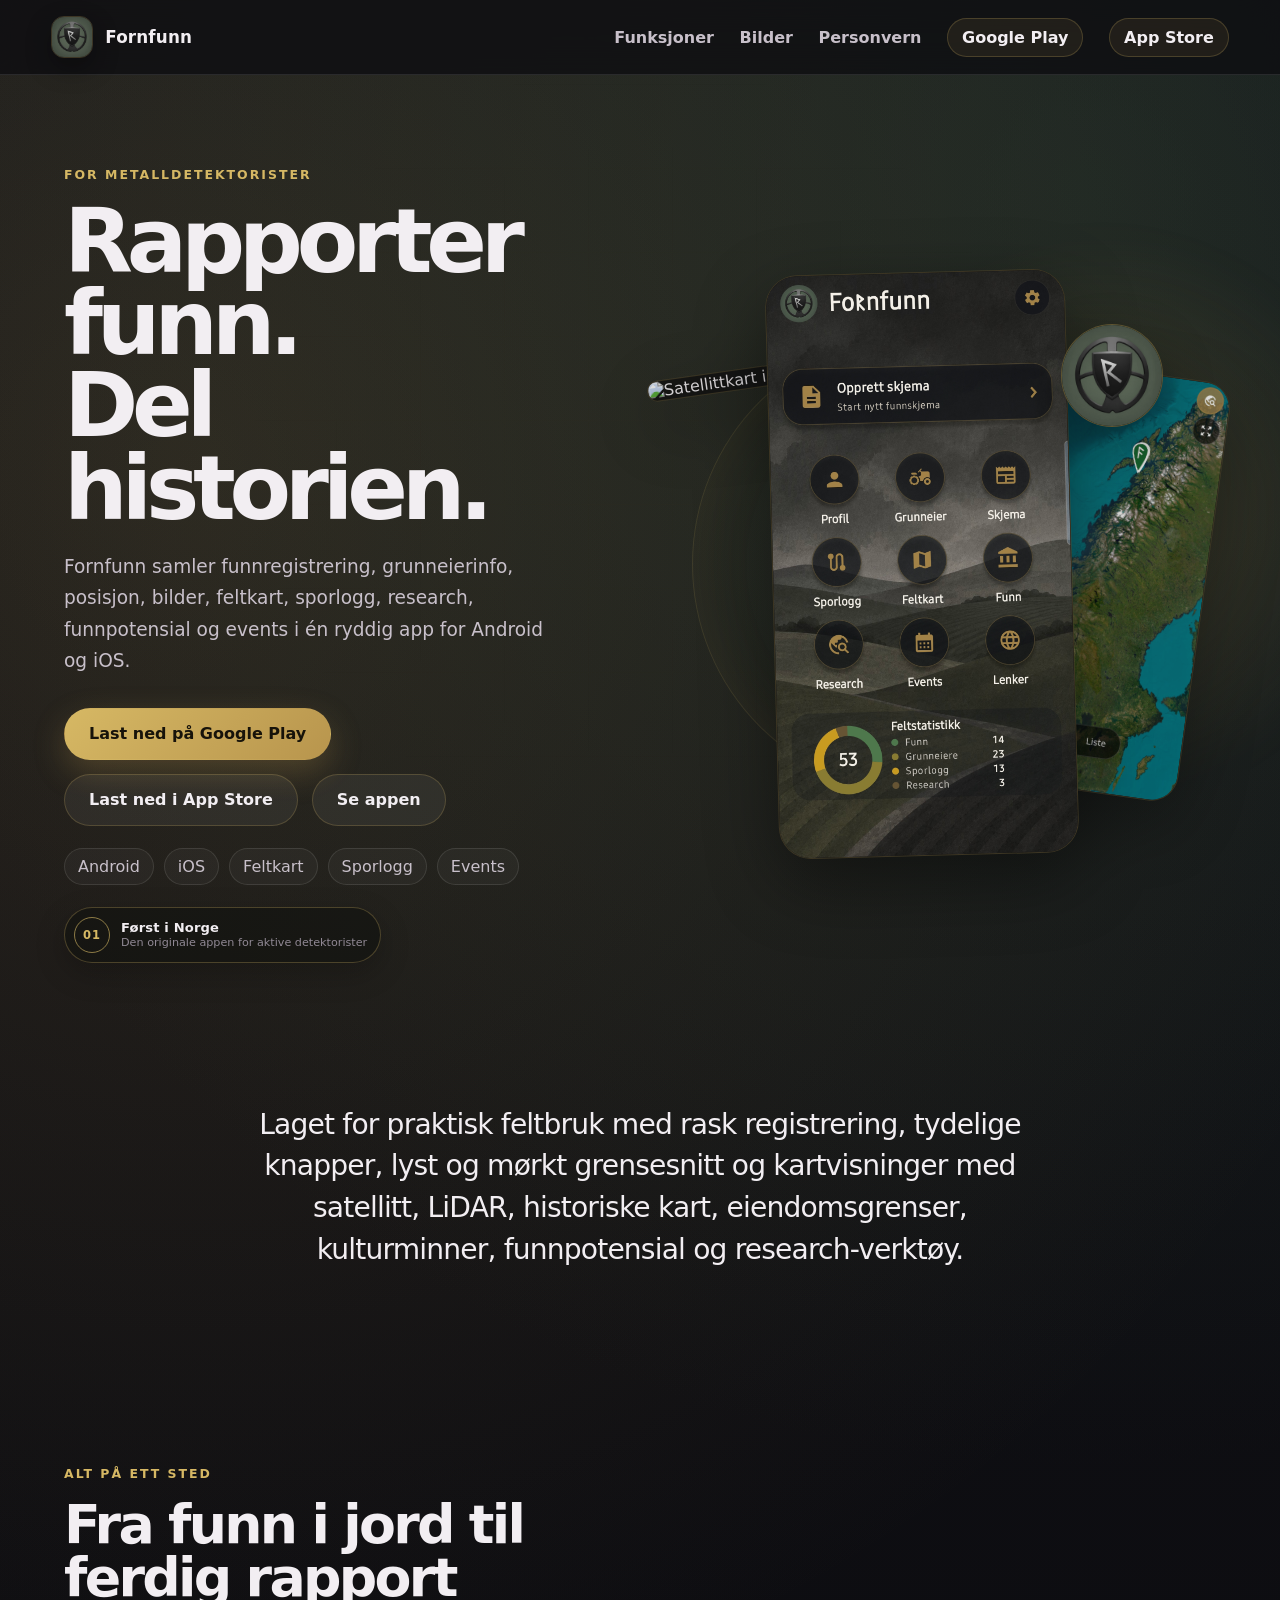
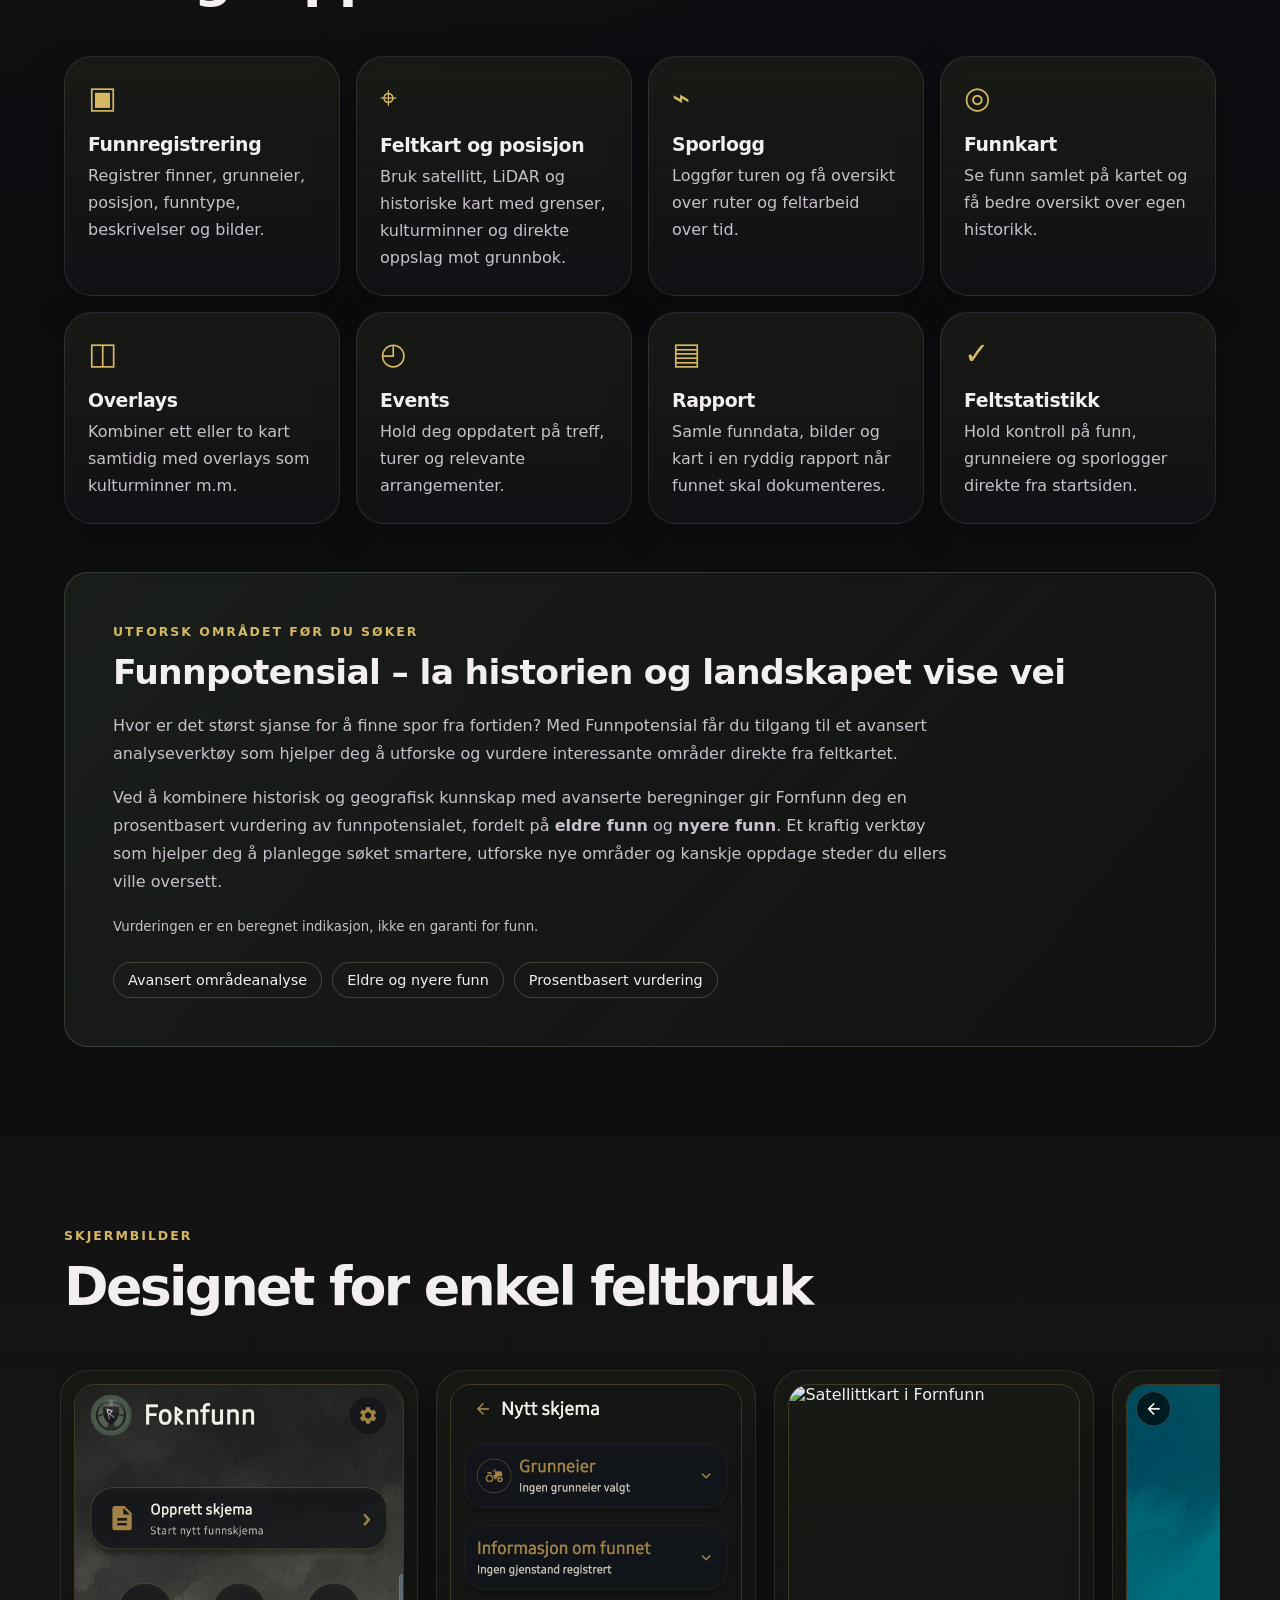
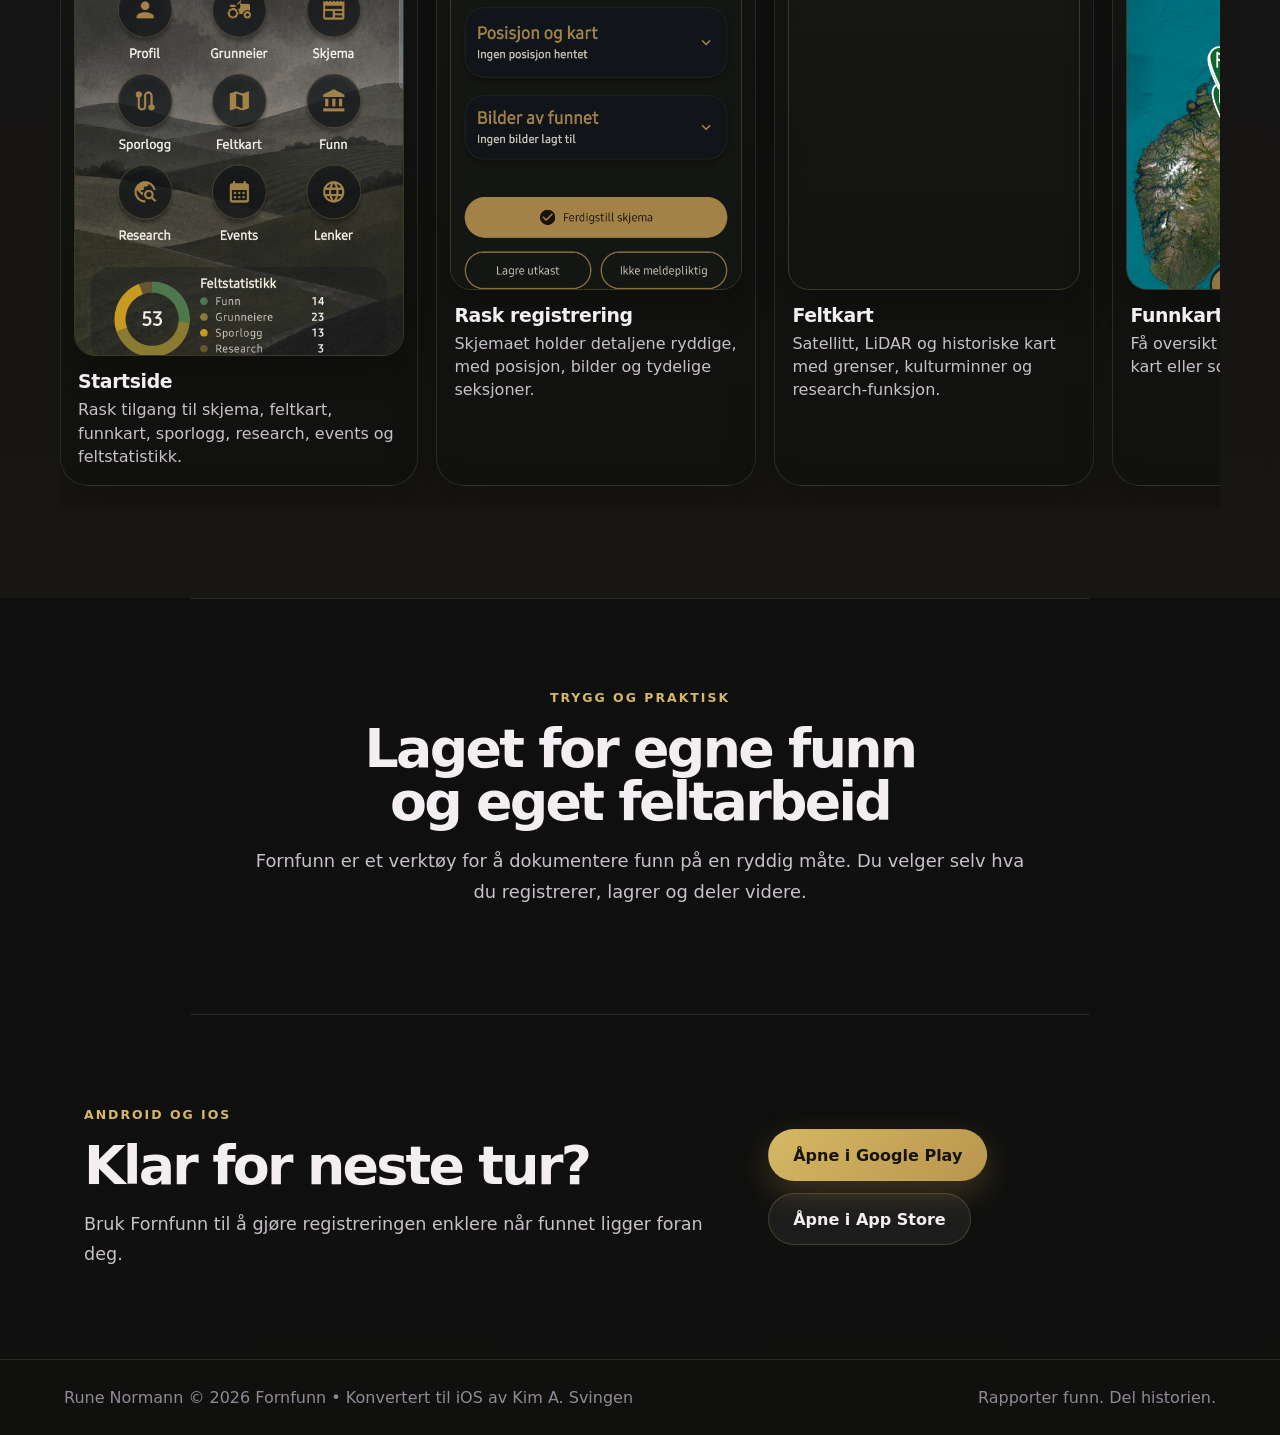
==== commit ea1c535c: "Update index.html" ====
--- a/index.html
+++ b/index.html
@@ -189,7 +189,7 @@
       <p>
         Laget for praktisk feltbruk med rask registrering, tydelige knapper,
         lyst og mørkt grensesnitt og kartvisninger med satellitt, LiDAR,
-        historiske kart, eiendomsgrenser, kulturminner, funnpotensiale og research-verktøy.
+        historiske kart, eiendomsgrenser, kulturminner, funnpotensial og research-verktøy.
       </p>
     </section>
 
@@ -227,7 +227,7 @@
         <article class="feature-card">
         <span class="icon">◫</span>
         <h3>Overlays</h3>
-        <p>Kombiner ulike kart med overlays som kulturminner.</p>
+        <p>Kombiner ett eller to kart samtidig med overlays som kulturminner m.m.</p>
         </article>
 
         <article class="feature-card">
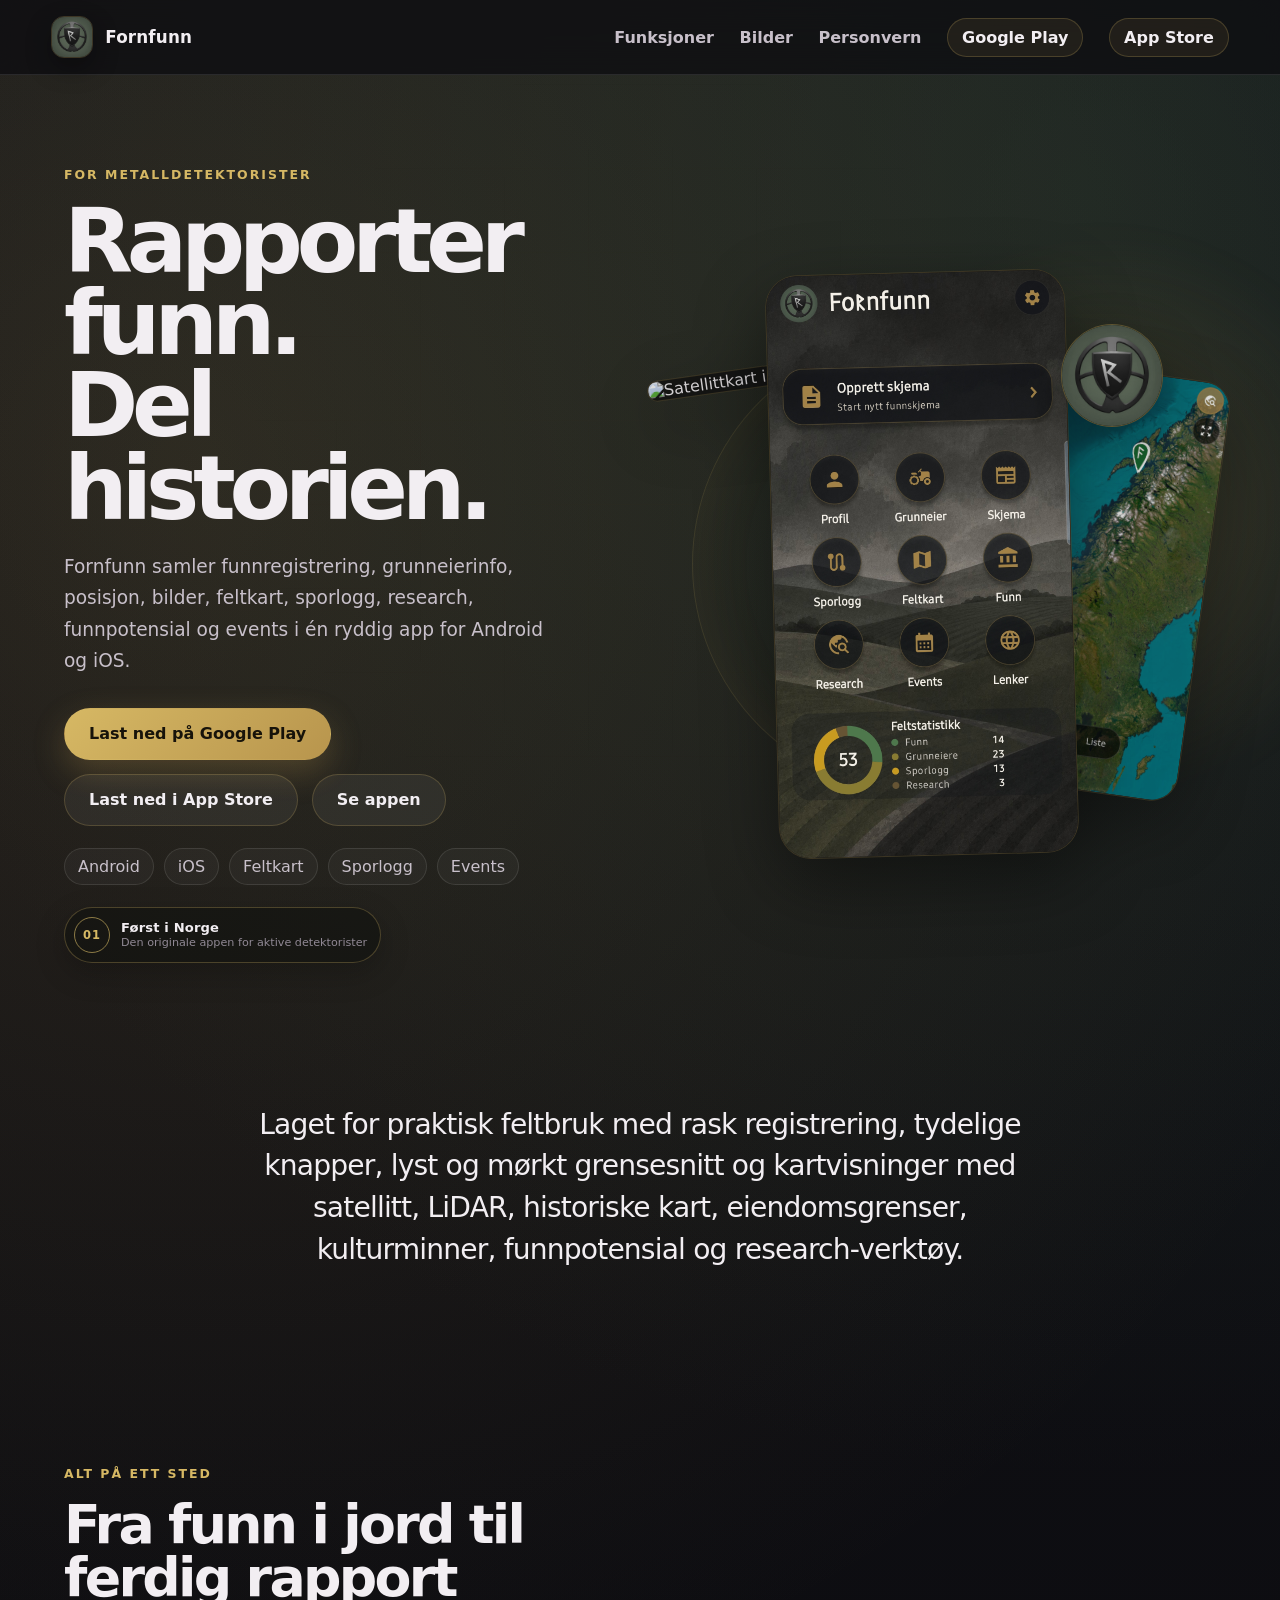
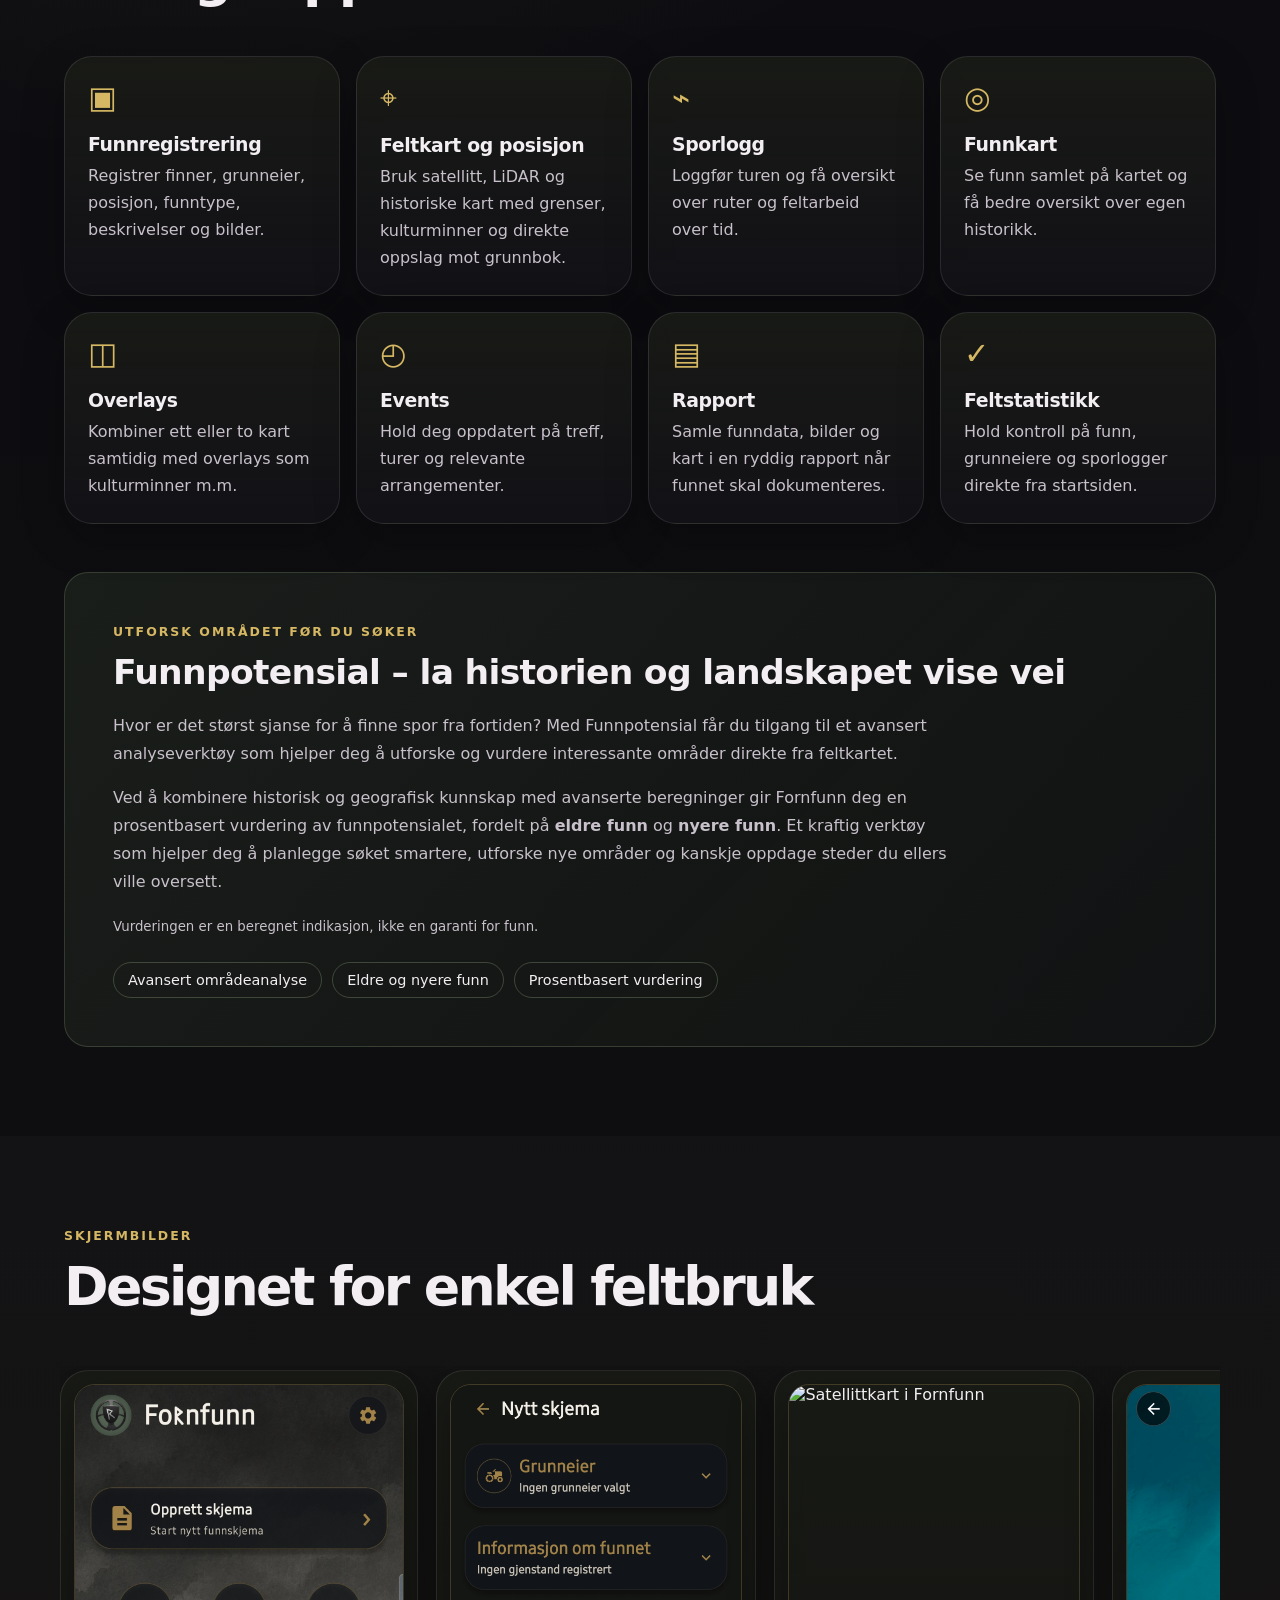
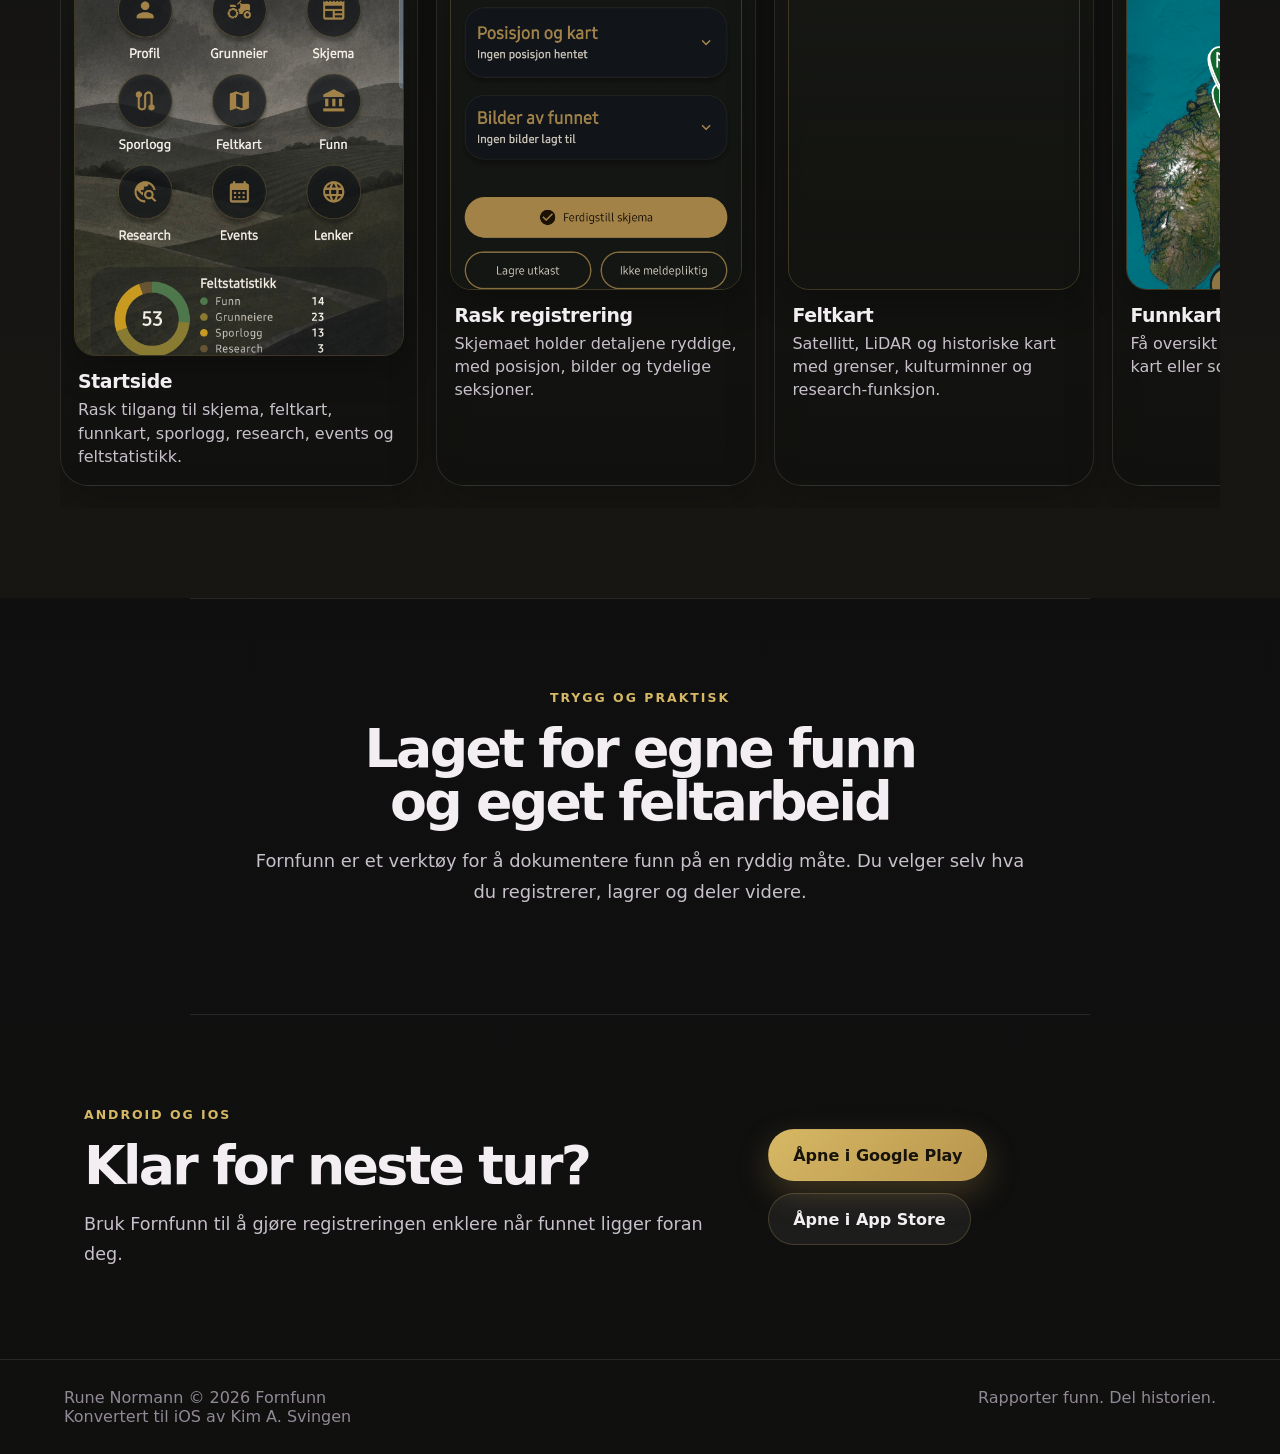
==== commit b02c44b9: "Update index.html" ====
--- a/index.html
+++ b/index.html
@@ -364,8 +364,11 @@
   </main>
 
   <footer class="footer">
-    <span>Rune Normann © 2026 Fornfunn  • Konvertert til iOS av Kim A. Svingen</span>
-    <span>Rapporter funn. Del historien.</span>
-  </footer>
+  <span>
+    Rune Normann © 2026 Fornfunn<br />
+    Konvertert til iOS av Kim A. Svingen
+  </span>
+  <span>Rapporter funn. Del historien.</span>
+</footer>
 </body>
 </html>
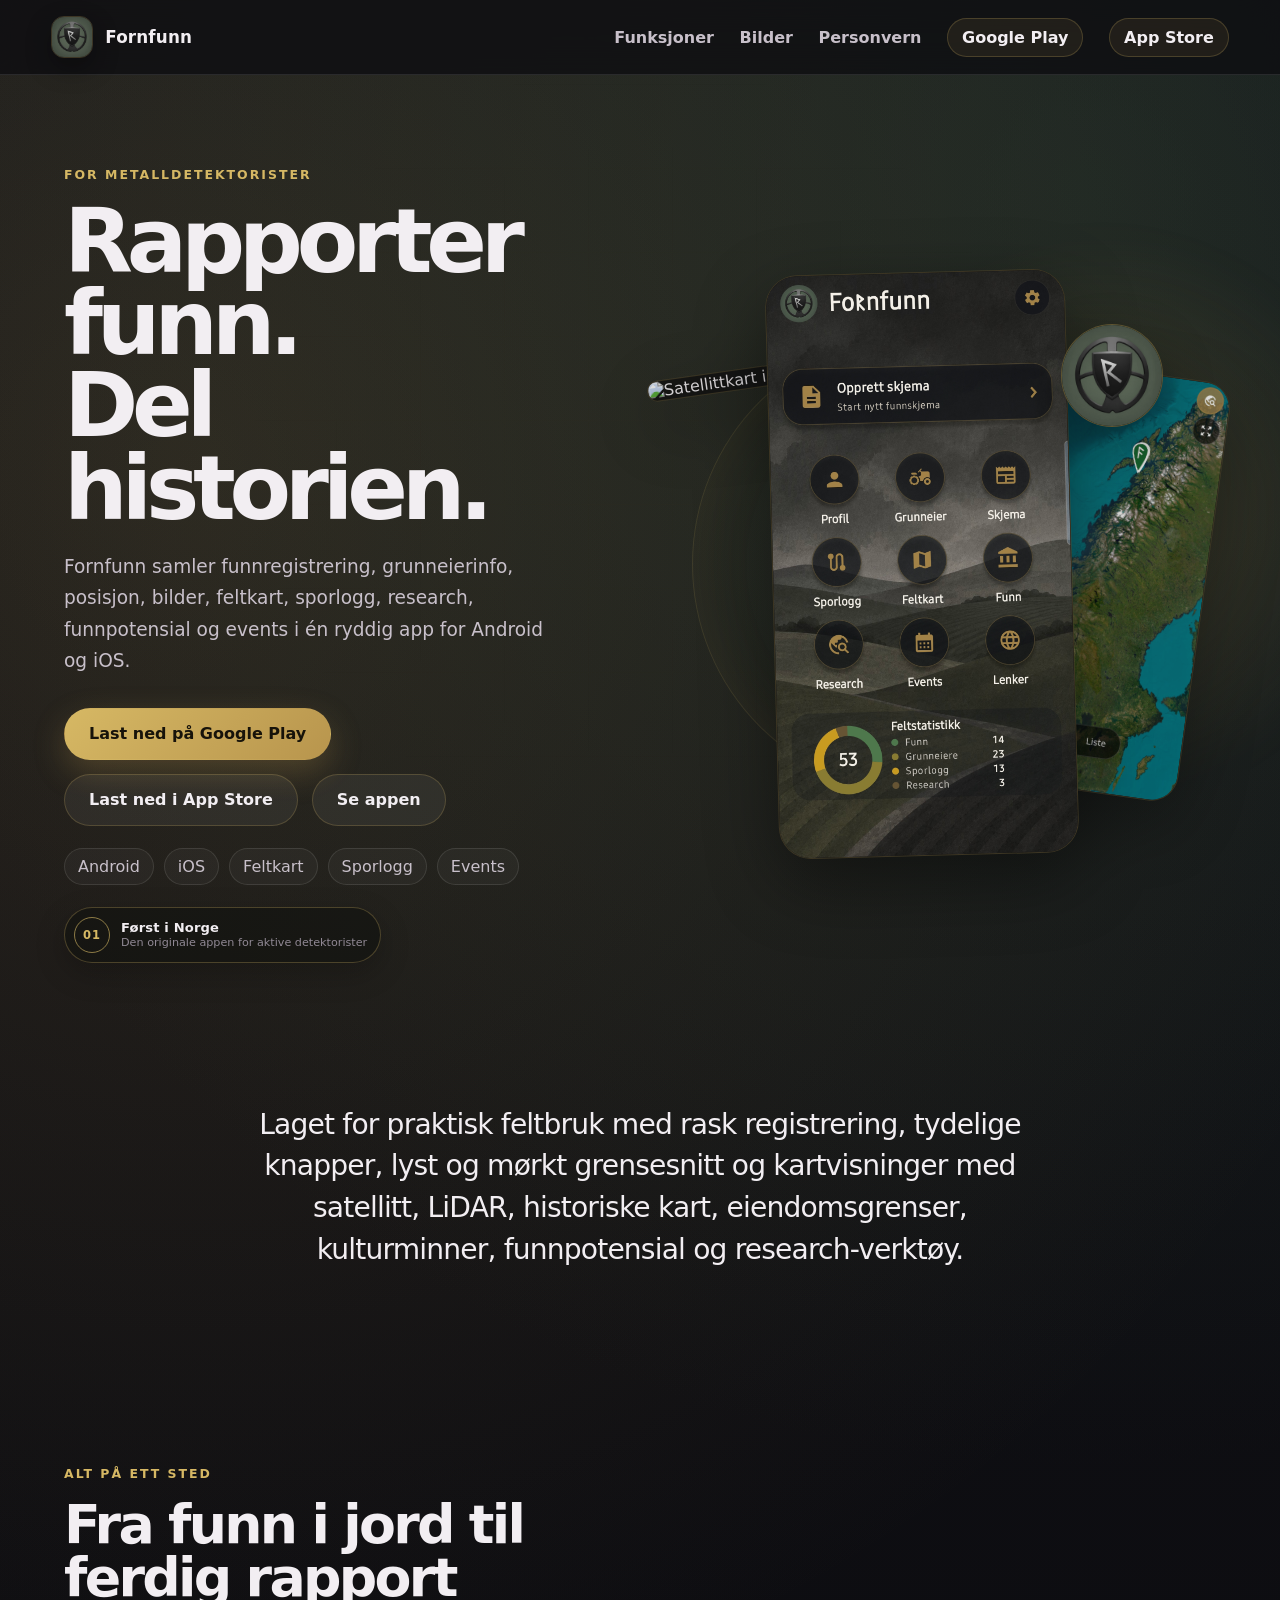
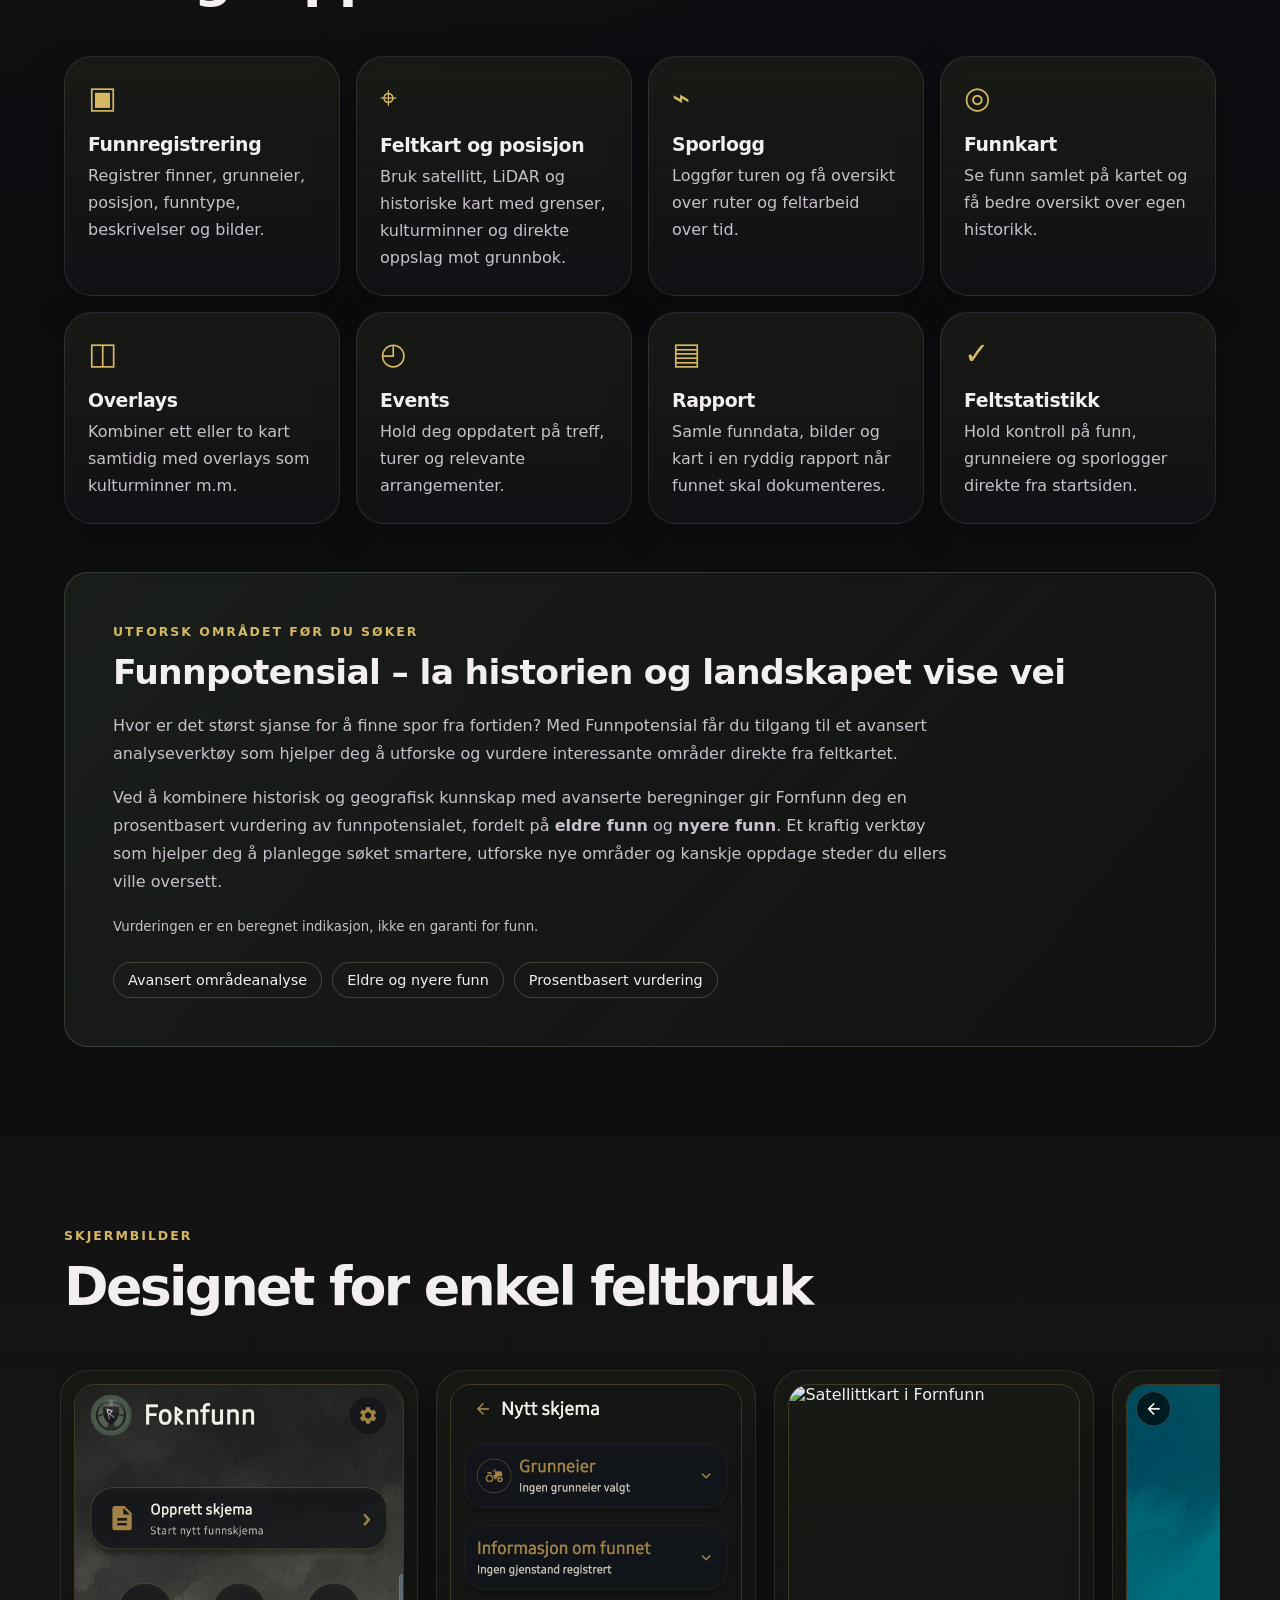
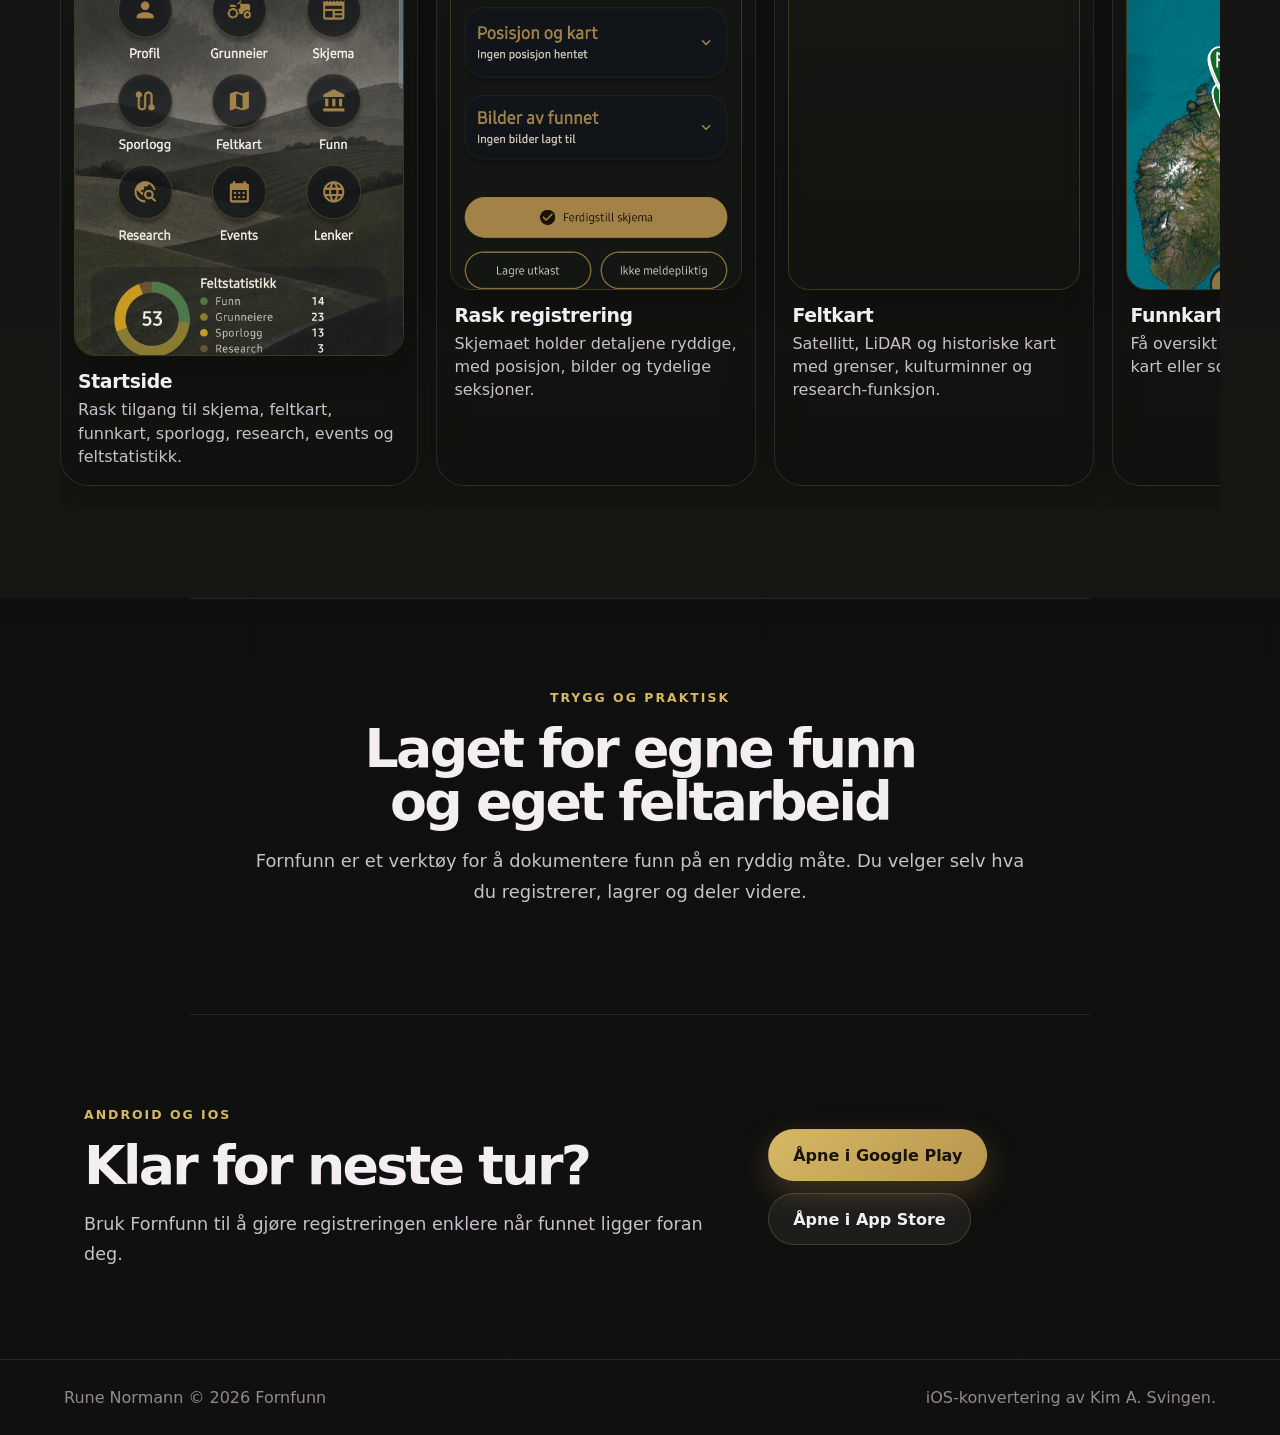
==== commit 275d7754: "Update footer content in index.html" ====
--- a/index.html
+++ b/index.html
@@ -364,11 +364,8 @@
   </main>
 
   <footer class="footer">
-  <span>
-    Rune Normann © 2026 Fornfunn<br />
-    Konvertert til iOS av Kim A. Svingen
-  </span>
-  <span>Rapporter funn. Del historien.</span>
-</footer>
+    <span>Rune Normann © 2026 Fornfunn</span>
+    <span>iOS-konvertering av Kim A. Svingen.</span>
+  </footer>
 </body>
 </html>
